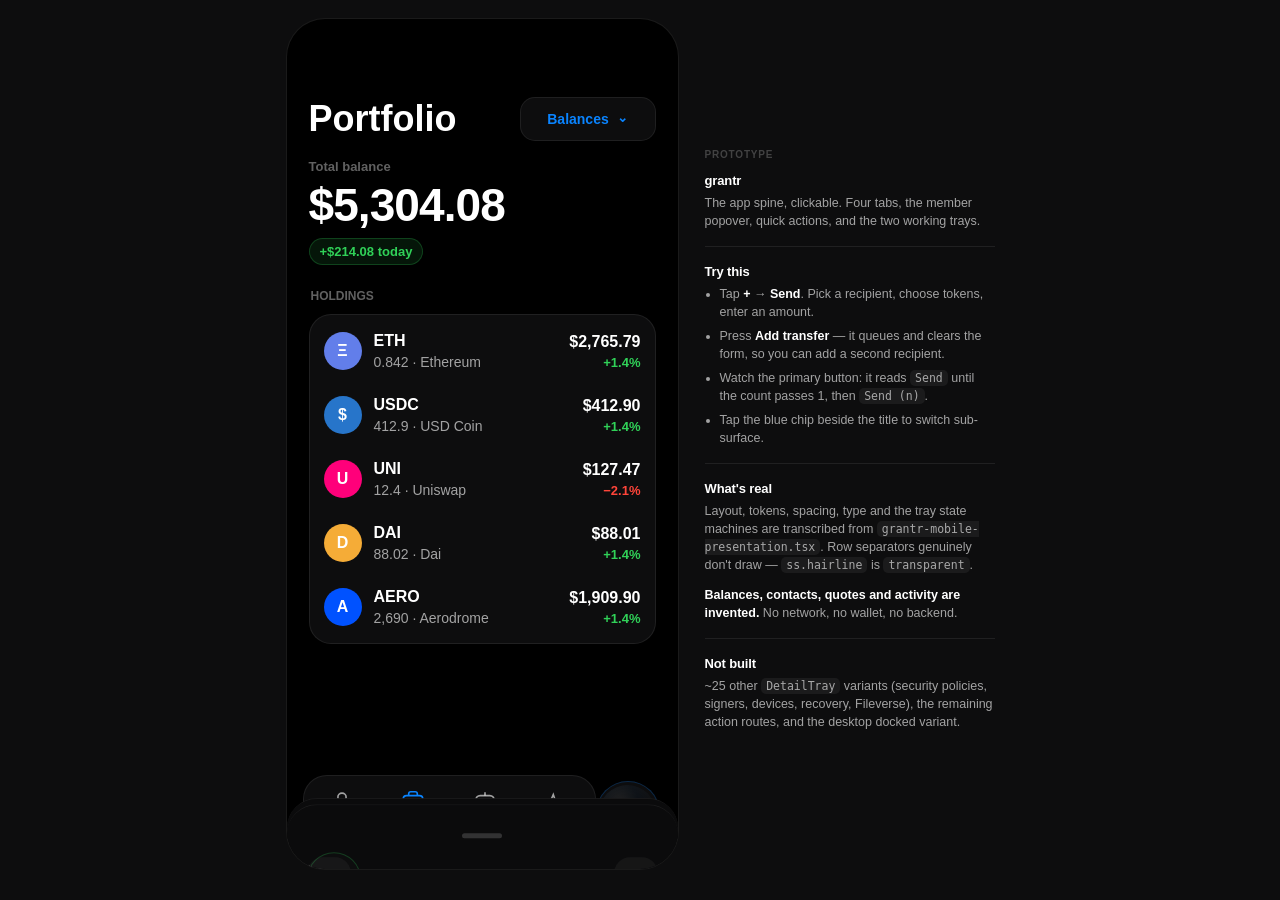
==== grantr-app.html @ 41ead22a "Add grantr app prototype The app spine as a clickable single-file prototype: four tabs, the member p" ====
<!DOCTYPE html>
<html lang="en">
<head>
<meta charset="UTF-8">
<meta name="viewport" content="width=device-width, initial-scale=1.0">
<title>grantr</title>
<style>
/* ===========================================================================
   grantr — app prototype
   Structure and style values transcribed from
   packages/product/src/mobile-presentation/grantr-mobile-presentation.tsx
   and packages/ui/src/theme/tokens.ts (dark palette — the only shipping mode).
   Self-contained: no remote fonts, scripts, or images.
   =========================================================================== */
:root{
  --bg:#000000; --bgElevated:#0d0d0e; --band:#0b0b0c;
  --text1:#ffffff; --text2:rgba(255,255,255,.62); --text3:rgba(255,255,255,.38); --text4:rgba(255,255,255,.22);
  --green:#30d158; --red:#ff453a; --amber:#ff9f0a; --blue:#0a84ff;
  --border:rgba(255,255,255,.08); --frostBorder:rgba(255,255,255,.06);
  --chromeBorder:rgba(255,255,255,.075);
  --fill:rgba(255,255,255,.045); --hairline:transparent;
  --font:"Public Sans",-apple-system,BlinkMacSystemFont,"Segoe UI",Helvetica,Arial,sans-serif;
}
*{margin:0;padding:0;box-sizing:border-box}
html,body{height:100%}
body{background:#0d0d0e;color:var(--text1);font-family:var(--font);-webkit-font-smoothing:antialiased;
     display:flex;align-items:center;justify-content:center;padding:18px;overflow:hidden}

/* s.stage / s.screen */
.stage{display:flex;align-items:center;justify-content:center;gap:26px}
.screen{position:relative;width:393px;height:852px;border-radius:39px;overflow:hidden;background:var(--bg);
        border:1px solid rgba(255,255,255,.10);flex-shrink:0}

/* ---- scrolling content, s.content ---- */
.scroller{position:absolute;inset:0;overflow-y:auto;overflow-x:hidden;-webkit-overflow-scrolling:touch}
.scroller::-webkit-scrollbar{width:0}
.content{padding-top:78px;padding-bottom:190px;width:100%}

/* ---- s.header / s.h1 / FamilyChip ---- */
.header{width:100%;padding:0 22px 18px;display:flex;align-items:center;justify-content:space-between}
.h1{font-size:36px;line-height:38px;font-weight:800;letter-spacing:0}
.h1.account{font-size:30px;line-height:32px}
.chip{width:136px;height:44px;border-radius:15px;padding:0 13px;display:flex;align-items:center;justify-content:center;
      gap:8px;border:1px solid var(--chromeBorder);background:var(--bgElevated);cursor:pointer;flex-shrink:0}
.chipText{color:var(--blue);font-size:14px;line-height:18px;font-weight:720}
.chipChev{color:var(--blue);font-size:13px;line-height:13px;font-weight:900;margin-top:-3px;transition:transform .16s}
.chip.open .chipChev{transform:rotate(180deg)}

/* ---- FamilyPopover ---- */
.scrim{position:absolute;inset:0;z-index:4;background:rgba(0,0,0,.35);display:none}
.scrim.on{display:block}
.popover{position:absolute;z-index:5;right:22px;top:119px;width:206px;border-radius:18px;padding:8px;overflow:hidden;
         background:rgba(18,18,20,.96);border:1px solid var(--frostBorder);
         box-shadow:0 16px 40px rgba(0,0,0,.6), inset 0 1px 0 rgba(255,255,255,.10);display:none}
.popover.on{display:block}
.popTitle{color:var(--blue);font-size:10px;line-height:13px;font-weight:800;padding:8px 12px 9px}
.popRow{min-height:54px;border-radius:13px;padding:0 12px;display:flex;align-items:center;justify-content:space-between;
        cursor:pointer;background:transparent;border:0;width:100%;text-align:left}
.popRow.on{background:rgba(255,255,255,.07)}
.popRow span{color:var(--text1);font-size:15px;font-weight:640}
.popRow.dis span{color:var(--text4)}
.popRow.dis{cursor:default}
.popRow .tick{color:var(--blue);font-size:15px;font-weight:800}

/* ---- sections & rows ---- */
.sec{padding:0 22px;margin-bottom:22px}
.secTitle{color:var(--text3);font-size:12px;line-height:15px;font-weight:600;text-transform:uppercase;margin-bottom:10px;padding-left:2px}
.card{border-radius:22px;border:1px solid var(--border);background:var(--bgElevated);overflow:hidden}
.cardPad{padding:4px 14px}
.lrow{min-height:64px;display:flex;align-items:center;gap:12px;padding:11px 0;cursor:pointer;
      background:transparent;border:0;width:100%;text-align:left}
.lmain{flex:1;min-width:0}
.lname{color:var(--text1);font-size:16px;line-height:20px;font-weight:700;display:block}
.lsub{color:var(--text2);font-size:14px;line-height:18px;font-weight:500;display:block;margin-top:2px}
.lval{text-align:right;flex-shrink:0}
.lvalNum{color:var(--text1);font-size:16px;line-height:20px;font-weight:700;display:block}
.lvalSub{color:var(--text3);font-size:13px;line-height:17px;font-weight:560;display:block;margin-top:2px}
.lvalSub.up{color:var(--green)} .lvalSub.down{color:var(--red)}
.mark{border-radius:50%;flex-shrink:0;display:flex;align-items:center;justify-content:center;font-weight:800;color:#fff}
.sq{border-radius:12px}
.chev{color:var(--text4);font-size:22px;font-weight:400;flex-shrink:0}

/* hero total */
.hero{padding:0 22px 24px}
.heroLabel{color:var(--text3);font-size:13px;font-weight:600;margin-bottom:6px}
.heroNum{font-size:46px;line-height:50px;font-weight:800;letter-spacing:-.02em}
.heroDelta{margin-top:8px;display:inline-flex;align-items:center;gap:6px;padding:5px 10px;border-radius:999px;
           background:rgba(48,209,88,.10);border:1px solid rgba(48,209,88,.24)}
.heroDelta span{color:var(--green);font-size:13px;font-weight:700}

/* policy tiles (Account/Security) */
.tiles{display:grid;grid-template-columns:1fr 1fr;gap:10px}
.tile{border-radius:20px;border:1px solid var(--border);background:var(--bgElevated);padding:14px;min-height:104px;
      display:flex;flex-direction:column;justify-content:space-between;cursor:pointer;text-align:left}
.tileIcon{width:34px;height:34px;border-radius:999px;background:var(--fill);display:flex;align-items:center;justify-content:center}
.tileName{color:var(--text1);font-size:15px;line-height:19px;font-weight:740;margin-top:10px}
.tileSub{color:var(--text3);font-size:13px;line-height:16px;font-weight:560;margin-top:3px}
.tileSub.ok{color:var(--green)} .tileSub.warn{color:var(--amber)}

/* agent chat */
.bubble{max-width:78%;border-radius:18px;padding:12px 14px;font-size:15px;line-height:21px;font-weight:520}
.bubble.them{background:var(--bgElevated);border:1px solid var(--border);color:var(--text1);align-self:flex-start}
.bubble.you{background:rgba(10,132,255,.16);border:1px solid rgba(10,132,255,.26);color:var(--text1);align-self:flex-end}
.chatWrap{display:flex;flex-direction:column;gap:10px}
.composer{margin-top:16px;min-height:52px;border-radius:18px;border:1px solid var(--border);background:var(--bgElevated);
          display:flex;align-items:center;gap:10px;padding:0 14px}
.composer input{flex:1;border:0;background:transparent;color:var(--text1);font-family:var(--font);font-size:15px;
                font-weight:560;outline:none;height:52px}
.composer input::placeholder{color:var(--text3)}

/* ============ TAB BAR + FAB (TabsFab) ============ */
.tabBar{position:absolute;z-index:6;left:16px;right:82px;bottom:24px;height:70px;border-radius:24px;
        padding:6px 7px 9px;overflow:hidden;display:flex;gap:8px;
        border:1px solid var(--chromeBorder);background:var(--bgElevated)}
.tabBtn{z-index:1;flex:1;border-radius:13px;display:flex;flex-direction:column;align-items:center;justify-content:center;
        gap:3px;min-width:0;border:0;background:transparent;cursor:pointer;user-select:none}
.tabIconBox{height:30px;display:flex;align-items:center;justify-content:center}
.tabLabel{color:var(--text2);font-size:10px;line-height:12px;font-weight:760;text-align:center;white-space:nowrap}
.tabBtn.on .tabLabel{color:var(--blue)}
.fab{position:absolute;z-index:6;right:18px;bottom:24px;width:64px;height:64px;border-radius:999px;overflow:hidden;
     display:flex;align-items:center;justify-content:center;cursor:pointer;
     border:1px solid color-mix(in oklch, var(--blue) 24%, transparent);background:var(--bgElevated)}
.fabCore{position:absolute;inset:2.5px;border-radius:999px;
         background:radial-gradient(circle at 36% 28%, rgba(255,255,255,.08), rgba(10,132,255,.035) 34%, rgba(5,5,6,0) 68%);
         box-shadow:inset 0 0 18px rgba(255,255,255,.035);pointer-events:none}
.fab svg{position:relative;transition:transform .2s}
.fab.open svg{transform:rotate(45deg)}

/* ============ TRAYS ============ */
.backdrop{position:absolute;inset:0;z-index:20;background:rgba(0,0,0,.86);backdrop-filter:blur(2px);display:none}
.backdrop.on{display:block}
.tray{position:absolute;left:0;right:0;z-index:21;display:flex;flex-direction:column;overflow:hidden;
      border-top:1px solid var(--frostBorder);background:var(--bgElevated);
      border-radius:30px;transform:translateY(110%);transition:transform .26s cubic-bezier(.32,.72,0,1)}
.tray.on{transform:translateY(0)}
/* s.swapTray — pinned top:0 bottom:0 */
.tray.swap{top:0;bottom:0}
/* s.detailTray — floats above the dock */
.tray.detail{bottom:90px;max-height:calc(100% - 54px - 90px)}
.tray.qa{bottom:90px;max-height:calc(100% - 120px)}

.band{background:var(--band);padding:28px 20px 18px;flex-shrink:0;border-bottom:1px solid rgba(255,255,255,.055)}
.handle{width:40px;height:5px;border-radius:3px;background:rgba(255,255,255,.16);margin:0 auto 14px}
.bandHead{position:relative;min-height:116px;display:flex;flex-direction:column;align-items:flex-start;gap:12px}
.bandHead.compact{min-height:64px}
.leadIcon{width:54px;height:54px;border-radius:999px;background:var(--bgElevated);flex-shrink:0;
          border:1px solid color-mix(in oklch, var(--green) 24%, transparent);
          display:flex;align-items:center;justify-content:center}
.close{position:absolute;right:0;top:5px;z-index:2;width:44px;height:44px;border-radius:16px;background:var(--fill);
       display:flex;align-items:center;justify-content:center;border:0;cursor:pointer}
.close span{color:var(--text1);font-size:22px;line-height:24px;font-weight:300}
.back{position:absolute;left:0;top:5px;z-index:2;width:44px;height:44px;border-radius:16px;background:var(--fill);
      display:flex;align-items:center;justify-content:center;border:0;cursor:pointer}
.back span{color:var(--blue);font-size:30px;line-height:28px;font-weight:300;margin-top:-2px}
.trayTitle{font-size:28px;line-height:31px;font-weight:800}
.traySub{color:var(--text2);font-size:15px;line-height:20px;font-weight:620;margin-top:8px}
.bandCopy{width:100%;padding-right:56px}
.bandCopy.withBack{padding-left:52px}

.trayBody{flex:1;overflow-y:auto;padding:20px 20px 40px;display:flex;flex-direction:column;gap:14px}
.trayBody::-webkit-scrollbar{width:0}
.trayBody.swapBody{gap:8;padding-bottom:48px}
.sendRoot{display:flex;flex-direction:column;gap:12px;padding-bottom:20px}

.slab{border-radius:22px;border:1px solid var(--border);background:var(--bgElevated);overflow:hidden}
.slabTitle{color:rgba(10,132,255,.72);font-size:12px;line-height:15px;font-weight:500;text-transform:uppercase;padding:15px 16px 3px}
.slabBody{padding:7px 16px 14px;display:flex;flex-direction:column;gap:14px}

.fieldLabelS{color:var(--text3);font-size:12px;line-height:15px;font-weight:500;padding:0 2px 7px}
.fieldLabel{color:var(--text2);font-size:14px;line-height:17px;font-weight:500;margin-bottom:6px}

.signerRow{min-height:52px;padding:10px 0;display:flex;align-items:center;gap:10px;background:transparent;border:0;
           width:100%;text-align:left}
.signerRow.tap{cursor:pointer}
.signerMain{flex:1;min-width:0}
.sugName{color:var(--text1);font-size:17px;line-height:21px;font-weight:600;display:block}
.signerTag{color:var(--text2);font-size:14px;line-height:17px;font-weight:500;margin-top:4px;display:block}
.signerAddr{color:var(--text2);font-size:15px;line-height:18px;font-weight:500;display:block}
.chevR{color:var(--blue);font-size:28px;line-height:28px;font-weight:500}
.rmBtn{min-height:32px;border-radius:999px;border:0;background:rgba(255,255,255,.045);padding:7px 12px;flex-shrink:0;cursor:pointer}
.rmBtn span{color:var(--text2);font-size:12px;line-height:15px;font-weight:760}
.maxBtn{min-height:32px;border-radius:999px;border:1px solid rgba(48,209,88,.28);background:rgba(48,209,88,.10);
        padding:7px 12px;flex-shrink:0;cursor:pointer}
.maxBtn span{color:var(--green);font-size:12px;line-height:15px;font-weight:760}

.trayInput{height:44px;width:100%;border:0;padding:0;background:transparent;color:var(--text1);font-family:var(--font);
           font-size:17px;line-height:21px;font-weight:600;caret-color:var(--green);outline:none;margin-bottom:8px}
.trayInput::placeholder{color:var(--text3)}
.sugList{display:flex;flex-direction:column;gap:6px;margin-bottom:8px}

.selBtn{width:100%;min-height:54px;background:transparent;border:0;padding:9px 11px;margin-bottom:8px;
        display:flex;align-items:center;gap:10px;cursor:pointer;text-align:left}
.selMark{width:30px;height:30px;border-radius:15px;background:var(--fill);flex-shrink:0;display:flex;align-items:center;justify-content:center}
.selCopy{flex:1;min-width:0}
.selTitle{color:var(--text1);font-size:15px;line-height:20px;font-weight:760;display:block}
.selSub{color:var(--text3);font-size:14px;line-height:18px;font-weight:560;margin-top:2px;display:block}
.selChev{color:var(--blue);font-size:16px;line-height:18px;font-weight:800;margin-top:-4px;flex-shrink:0;transition:transform .16s}
.selBtn.open .selChev{transform:rotate(180deg)}

.tokenMenu{width:100%;margin:2px 0 8px;padding:2px 0}
.searchBox{min-height:42px;display:flex;align-items:center;gap:9px;padding:0 11px;margin:2px 0 10px}
.searchInput{flex:1;min-height:42px;border:0;background:transparent;color:var(--text1);font-family:var(--font);
             font-size:15px;line-height:19px;font-weight:600;outline:none}
.searchInput::placeholder{color:var(--text3)}
.manyRow{width:100%;min-height:54px;padding:9px 11px;display:flex;align-items:center;gap:10px;border:0;background:transparent;
         cursor:pointer;text-align:left}
.manyRow.on{background:rgba(48,209,88,.055)}
.holdMid{flex:1;min-width:0;padding-right:8px}
.tokName{color:var(--text1);font-size:15px;line-height:20px;font-weight:760;display:block}
.tokMeta{color:var(--text2);font-size:14px;line-height:18px;font-weight:560;display:block}
.check{width:22px;height:22px;border-radius:7px;border:1px solid var(--hairline);flex-shrink:0;display:flex;align-items:center;justify-content:center}
.check.on{border-color:rgba(48,209,88,.30);background:rgba(48,209,88,.12)}
.check.on::after{content:"✓";color:var(--green);font-size:13px;line-height:15px;font-weight:900}
.noRes{color:var(--text3);font-size:14px;font-weight:560;padding:10px 11px}

.modeRow{width:100%;min-height:42px;border-radius:14px;padding:3px;display:flex;align-items:center;gap:3px;
         border:1px solid var(--hairline);background:rgba(255,255,255,.040);margin-bottom:8px}
.modeBtn{flex:1;min-width:0;min-height:34px;border-radius:11px;display:flex;align-items:center;justify-content:center;
         gap:6px;padding:0 10px;border:0;background:transparent;cursor:pointer}
.modeBtn.on{background:var(--blue)}
.modeBtn span{color:var(--text2);font-size:12px;line-height:15px;font-weight:600;white-space:nowrap}
.modeBtn.on span{color:var(--bg);font-weight:700}

.amtList{display:flex;flex-direction:column;gap:7px;margin-bottom:8px}
.amtRow{min-height:54px;padding:9px 11px;display:flex;align-items:center;gap:10px}
.amtInput{width:88px;height:38px;flex-shrink:0;border:0;background:transparent;color:var(--text1);font-family:var(--font);
          font-size:15px;line-height:20px;font-weight:700;text-align:right;padding:0 10px;caret-color:var(--green);outline:none}
.amtInput::placeholder{color:var(--text3)}
.amtStack{width:98px;flex-shrink:0;display:flex;flex-direction:column;gap:2px}
.amtStack .amtInput{width:100%;height:30px;padding:0 4px}
.amtUsd{color:var(--text3);font-size:10px;line-height:12px;font-weight:640;text-align:right}

.arrowWrap{display:flex;align-items:center;justify-content:center;margin:10px 0}
.arrow{width:34px;height:34px;border-radius:17px;background:var(--fill);display:flex;align-items:center;justify-content:center}
.arrow span{color:var(--text1);font-size:20px;line-height:22px;font-weight:700}

.tokenField{min-height:68px;padding:8px 0;display:flex;align-items:center;gap:12px;margin-bottom:4px}
.picker{border-radius:999px;background:var(--fill);padding:8px 12px 8px 8px;display:flex;align-items:center;gap:8px;
        overflow:hidden;border:0;cursor:pointer}
.pickerText{color:var(--text1);font-size:15px;line-height:20px;font-weight:760;white-space:nowrap}
.pickerText.ph{color:var(--text3)}
.pickerChev{color:var(--blue);font-size:12px;line-height:12px;margin-top:-3px}
.amountSide{flex:1;display:flex;flex-direction:column;align-items:flex-end}
.tokenAmount{color:var(--text1);font-size:28px;line-height:32px;font-weight:760}
.tokenUsd{color:var(--text3);font-size:14px;line-height:18px;font-weight:560;margin-top:2px}

.hint{color:var(--text2);font-size:13px;line-height:17px;margin-top:-4px}
.hint.red{color:var(--red)}
.warnText{color:var(--amber);font-size:15px;line-height:19px;font-weight:600;margin:8px 0 4px}
.hintText{color:var(--text3);font-size:15px;line-height:19px;font-weight:400;margin:8px 0 4px}

.adv{margin:2px 0 6px}
.advToggle{min-height:42px;display:flex;align-items:center;justify-content:space-between;gap:12px;background:none;
           border:0;width:100%;cursor:pointer;padding:0}
.advText{color:var(--blue);font-size:13px;line-height:16px;font-weight:680}
.advChev{color:var(--blue);font-size:15px;line-height:17px;font-weight:640;transition:transform .16s}
.adv[open] .advChev{transform:rotate(180deg)}
summary{list-style:none}summary::-webkit-details-marker{display:none}summary::marker{content:""}
.advContent{padding-bottom:4px}
.slipRow{margin-top:14px;display:flex;align-items:center;justify-content:space-between;gap:12px}
.slipPill{width:180px;height:35px;display:flex;gap:2px}
.slipOpt{flex:1;border-radius:8px;background:transparent;border:0;cursor:pointer;color:var(--text2);
         font-family:var(--font);font-size:14px;font-weight:680}
.slipOpt.on{color:var(--green)}

.rows{margin:2px 0 8px}
.drow{min-height:46px;display:flex;align-items:center;justify-content:space-between;gap:14px}
.rowLabel{color:var(--text2);font-size:15px;line-height:19px;font-weight:500}
.rowValue{color:var(--text1);font-size:15px;line-height:19px;font-weight:600;text-align:right}
.rowValue.green{color:var(--green)} .rowValue.amber{color:var(--amber)}

.actions{display:flex;align-items:center;gap:10px;margin-top:4px;padding:2px 0 12px}
.btn{flex:1;min-width:0;height:54px;border-radius:17px;display:flex;align-items:center;justify-content:center;
     overflow:hidden;padding:0 12px;cursor:pointer;position:relative}
.btn span{font-size:15px;line-height:19px;text-align:center}
.btn.secondary{border:1px solid var(--frostBorder);background:var(--bgElevated)}
.btn.secondary span{color:var(--text1);font-weight:820}
.btn.primary{border:0;background:var(--green)}
.btn.primary span{color:var(--bg);font-weight:880}
.btn.wide{height:58px;margin-top:6px}
.btn.wide span{font-size:18px;line-height:23px}
.btn[disabled]{cursor:default;pointer-events:none}
.btn.primary[disabled]{border:1px solid var(--frostBorder);background:rgba(255,255,255,.055)}
.btn.primary[disabled] span{color:var(--text2)}
.btn.secondary[disabled]{background:rgba(255,255,255,.055)}
.btn.secondary[disabled] span{color:var(--text2)}

/* quick actions */
.qaGroup{margin-bottom:18px}
.qaTitle{color:var(--text3);font-size:12px;font-weight:700;text-transform:uppercase;margin-bottom:10px;padding-left:2px}
.qaGrid{display:grid;grid-template-columns:repeat(3,1fr);gap:10px}
.qaTile{border-radius:20px;border:1px solid var(--border);background:var(--bgElevated);padding:14px 10px;min-height:96px;
        display:flex;flex-direction:column;align-items:center;justify-content:center;gap:9px;cursor:pointer}
.qaTile span{color:var(--text1);font-size:13px;font-weight:700;text-align:center;line-height:16px}
.qaIcon{width:38px;height:38px;border-radius:999px;background:var(--fill);display:flex;align-items:center;justify-content:center}

/* toast */
.toast{position:absolute;left:20px;right:20px;bottom:104px;z-index:30;min-height:46px;border-radius:16px;
       background:rgba(20,22,21,.97);border:1px solid rgba(48,209,88,.26);display:flex;align-items:center;
       justify-content:center;padding:0 16px;opacity:0;transform:translateY(8px);transition:opacity .2s,transform .2s;
       pointer-events:none}
.toast.on{opacity:1;transform:translateY(0)}
.toast span{color:var(--text1);font-size:14px;font-weight:700;text-align:center}

/* ---- side panel (not part of the app) ---- */
.side{width:290px;flex-shrink:0;color:var(--text2);font-size:12.5px;line-height:18px}
.side h2{color:var(--text1);font-size:13px;font-weight:800;margin-bottom:4px;letter-spacing:-.01em}
.side .kicker{color:var(--text4);font-size:10px;font-weight:700;text-transform:uppercase;letter-spacing:.08em;margin-bottom:8px}
.side p{margin-bottom:12px}
.side code{font-size:11.5px;background:rgba(255,255,255,.06);padding:1px 5px;border-radius:5px;color:var(--text2)}
.side ul{margin:0 0 12px 15px}
.side li{margin-bottom:6px}
.side .hr{height:1px;background:rgba(255,255,255,.08);margin:16px 0}
.side b{color:var(--text1);font-weight:700}
@media (max-width:1100px){.side{display:none}}
@media (max-height:900px){body{align-items:flex-start;overflow-y:auto}}
</style>
</head>
<body>
<div class="stage">

  <div class="screen" id="screen">
    <div class="scroller" id="scroller">
      <div class="content">
        <div class="header">
          <div class="h1" id="h1">Portfolio</div>
          <button class="chip" id="chip" onclick="togglePop()">
            <span class="chipText" id="chipText">Balances</span>
            <span class="chipChev">⌄</span>
          </button>
        </div>
        <div id="body"></div>
      </div>
    </div>

    <div class="scrim" id="scrim" onclick="closePop()"></div>
    <div class="popover" id="popover"></div>

    <div class="tabBar" id="tabBar"></div>
    <button class="fab" id="fab" onclick="toggleQA()">
      <span class="fabCore"></span>
      <svg width="30" height="30" viewBox="0 0 24 24" fill="none" stroke="#0a84ff" stroke-width="2.6" stroke-linecap="round">
        <path d="M12 5v14M5 12h14"/>
      </svg>
    </button>

    <div class="backdrop" id="backdrop" onclick="closeTrays()"></div>

    <!-- quick actions -->
    <div class="tray qa" id="qaTray">
      <div class="band">
        <div class="handle"></div>
        <div class="bandHead compact">
          <button class="close" onclick="closeTrays()"><span>×</span></button>
          <div class="bandCopy"><div class="trayTitle">Quick actions</div></div>
        </div>
      </div>
      <div class="trayBody" id="qaBody"></div>
    </div>

    <!-- swap -->
    <div class="tray swap" id="swapTray">
      <div class="band">
        <div class="handle"></div>
        <div class="bandHead">
          <button class="back" id="swapBack" onclick="backToQA('swap')"><span>‹</span></button>
          <button class="close" onclick="closeTrays()"><span>×</span></button>
          <div class="bandCopy" id="swapCopy"><div class="trayTitle">Swap</div><div class="traySub">Swap, batch swap</div></div>
        </div>
      </div>
      <div class="trayBody swapBody" id="swapBody"></div>
    </div>

    <!-- send -->
    <div class="tray detail" id="sendTray">
      <div class="band">
        <div class="handle"></div>
        <div class="bandHead">
          <button class="back" id="sendBack" onclick="backToQA('send')"><span>‹</span></button>
          <button class="close" onclick="closeTrays()"><span>×</span></button>
          <div class="leadIcon">
            <svg width="22" height="22" viewBox="0 0 24 24" fill="none" stroke="#30d158" stroke-width="1.2">
              <path d="M21 3 10.5 13.5M21 3l-6.6 18-3.9-7.5L3 9.6 21 3Z" stroke-linejoin="round"/>
            </svg>
          </div>
          <div class="bandCopy" id="sendCopy"><div class="trayTitle">Send</div><div class="traySub">Transfer, batch transfer</div></div>
        </div>
      </div>
      <div class="trayBody" id="sendBody"></div>
    </div>

    <div class="toast" id="toast"><span></span></div>
  </div>

  <aside class="side">
    <div class="kicker">prototype</div>
    <h2>grantr</h2>
    <p>The app spine, clickable. Four tabs, the member popover, quick actions, and the two working trays.</p>
    <div class="hr"></div>
    <h2>Try this</h2>
    <ul>
      <li>Tap <b>+</b> → <b>Send</b>. Pick a recipient, choose tokens, enter an amount.</li>
      <li>Press <b>Add transfer</b> — it queues and clears the form, so you can add a second recipient.</li>
      <li>Watch the primary button: it reads <code>Send</code> until the count passes 1, then <code>Send (n)</code>.</li>
      <li>Tap the blue chip beside the title to switch sub-surface.</li>
    </ul>
    <div class="hr"></div>
    <h2>What's real</h2>
    <p>Layout, tokens, spacing, type and the tray state machines are transcribed from
    <code>grantr-mobile-presentation.tsx</code>. Row separators genuinely don't draw —
    <code>ss.hairline</code> is <code>transparent</code>.</p>
    <p><b>Balances, contacts, quotes and activity are invented.</b> No network, no wallet, no backend.</p>
    <div class="hr"></div>
    <h2>Not built</h2>
    <p>~25 other <code>DetailTray</code> variants (security policies, signers, devices, recovery, Fileverse),
    the remaining action routes, and the desktop docked variant.</p>
  </aside>
</div>

<script>
/* =========================================================================
   Model — invented data, real shapes.
   ========================================================================= */
const TOKENS = [
  {sym:"ETH",  name:"Ethereum",  bal:0.8421, price:3284.40, color:"#627eea", glyph:"Ξ"},
  {sym:"USDC", name:"USD Coin",  bal:412.90, price:1.00,    color:"#2775ca", glyph:"$"},
  {sym:"UNI",  name:"Uniswap",   bal:12.40,  price:10.28,   color:"#ff007a", glyph:"U"},
  {sym:"DAI",  name:"Dai",       bal:88.02,  price:0.9999,  color:"#f5ac37", glyph:"D"},
  {sym:"AERO", name:"Aerodrome", bal:2690.0, price:0.71,    color:"#0052ff", glyph:"A"}
];
const CONTACTS = [
  {name:"Mara",           addr:"0x8f2a…41c9"},
  {name:"Ops multisig",   addr:"0x1d70…9ab3"},
  {name:"jesse.base.eth", addr:"0x2c4e…7f10"},
  {name:"Dev fund",       addr:"0x91bb…0e42"}
];
const usd = n => "$" + n.toLocaleString("en-US",{minimumFractionDigits:2, maximumFractionDigits:2});
const tok = s => TOKENS.find(t => t.sym === s);
const total = TOKENS.reduce((s,t) => s + t.bal*t.price, 0);

/* families / screenTitles — verbatim from source */
const TABS = [{id:"account",label:"Account"},{id:"portfolio",label:"Portfolio"},{id:"agents",label:"Agent"},{id:"activity",label:"Activity"}];
const FAMILIES = {
  account:["Security","Contacts","Settings"],
  portfolio:["Balances","Positions","Loans","Explore","Watchlist"],
  agents:["Chat","Docs"],
  activity:["All","Transactions","Events"]
};
const DEFAULT_MEMBER = {account:"Security",portfolio:"Balances",agents:"Chat",activity:"All"};
const TITLES = {account:"Account",portfolio:"Portfolio",agents:"Agent",activity:"Activity"};
/* familyMemberLabel() — Contacts displays as "Addresses" */
const memberLabel = m => m === "Contacts" ? "Addresses" : m;
/* LOANS_DISABLED — visible but disabled until the lending route is live */
const disabledMember = (tab,m) => tab === "portfolio" && m === "Loans";

let tab = "portfolio";
let member = Object.assign({}, DEFAULT_MEMBER);
let popOpen = false;

/* ---------- icons ---------- */
const I = {
  account:c=>`<svg width="26" height="26" viewBox="0 0 24 24" fill="none" stroke="${c}" stroke-width="1.5"><circle cx="12" cy="8.5" r="3.8"/><path d="M4.6 20c.7-3.7 3.7-5.8 7.4-5.8s6.7 2.1 7.4 5.8"/></svg>`,
  portfolio:c=>`<svg width="26" height="26" viewBox="0 0 24 24" fill="none" stroke="${c}" stroke-width="1.5"><rect x="3" y="7" width="18" height="13" rx="3"/><path d="M8 7V5.5A2 2 0 0 1 10 3.5h4a2 2 0 0 1 2 2V7"/></svg>`,
  agents:c=>`<svg width="26" height="26" viewBox="0 0 24 24" fill="none" stroke="${c}" stroke-width="1.5"><rect x="3.5" y="7" width="17" height="12" rx="4"/><circle cx="9" cy="13" r="1.4" fill="${c}" stroke="none"/><circle cx="15" cy="13" r="1.4" fill="${c}" stroke="none"/><path d="M12 7V4"/></svg>`,
  activity:c=>`<svg width="26" height="26" viewBox="0 0 24 24" fill="none" stroke="${c}" stroke-width="1.5" stroke-linecap="round"><path d="M3 12h4l2.5-6 4 12 2.5-6H21"/></svg>`,
  coins:(c,s)=>`<svg width="${s||18}" height="${s||18}" viewBox="0 0 24 24" fill="none" stroke="${c}" stroke-width="1.2"><ellipse cx="12" cy="7" rx="7.5" ry="3.2"/><path d="M4.5 7v5c0 1.8 3.4 3.2 7.5 3.2s7.5-1.4 7.5-3.2V7"/><path d="M4.5 12v5c0 1.8 3.4 3.2 7.5 3.2s7.5-1.4 7.5-3.2v-5"/></svg>`,
  search:c=>`<svg width="16" height="16" viewBox="0 0 24 24" fill="none" stroke="${c}" stroke-width="2.2"><circle cx="10.5" cy="10.5" r="6.5"/><path d="m20 20-4.8-4.8"/></svg>`,
  send:c=>`<svg width="20" height="20" viewBox="0 0 24 24" fill="none" stroke="${c}" stroke-width="1.4"><path d="M21 3 10.5 13.5M21 3l-6.6 18-3.9-7.5L3 9.6 21 3Z" stroke-linejoin="round"/></svg>`,
  swap:c=>`<svg width="20" height="20" viewBox="0 0 24 24" fill="none" stroke="${c}" stroke-width="1.6" stroke-linecap="round"><path d="M4 8h13l-3.5-3.5M20 16H7l3.5 3.5"/></svg>`,
  shield:c=>`<svg width="18" height="18" viewBox="0 0 24 24" fill="none" stroke="${c}" stroke-width="1.5"><path d="M12 3.2 5 6v6c0 4.2 2.9 7.6 7 8.8 4.1-1.2 7-4.6 7-8.8V6l-7-2.8Z"/></svg>`,
  clock:c=>`<svg width="18" height="18" viewBox="0 0 24 24" fill="none" stroke="${c}" stroke-width="1.5"><circle cx="12" cy="12" r="8.5"/><path d="M12 7.5V12l3 1.8"/></svg>`,
  key:c=>`<svg width="18" height="18" viewBox="0 0 24 24" fill="none" stroke="${c}" stroke-width="1.5"><circle cx="8" cy="12" r="4"/><path d="M12 12h9M18 12v3.2M15.2 12v2.4"/></svg>`,
  link:c=>`<svg width="18" height="18" viewBox="0 0 24 24" fill="none" stroke="${c}" stroke-width="1.5"><path d="M10 14a4 4 0 0 0 5.7 0l2.6-2.6a4 4 0 1 0-5.7-5.7L11.5 7"/><path d="M14 10a4 4 0 0 0-5.7 0L5.7 12.6a4 4 0 1 0 5.7 5.7L12.5 17"/></svg>`,
  people:c=>`<svg width="18" height="18" viewBox="0 0 24 24" fill="none" stroke="${c}" stroke-width="1.5"><circle cx="9" cy="9" r="3.2"/><path d="M3.6 19c.6-3 2.8-4.6 5.4-4.6S13.8 16 14.4 19"/><path d="M16 6.2a3 3 0 0 1 0 5.8M17.6 19c-.2-1.4-.7-2.6-1.5-3.5"/></svg>`,
  compass:c=>`<svg width="20" height="20" viewBox="0 0 24 24" fill="none" stroke="${c}" stroke-width="1.5"><circle cx="12" cy="12" r="8.5"/><path d="m15 9-1.8 4.2L9 15l1.8-4.2L15 9Z"/></svg>`,
  scales:c=>`<svg width="20" height="20" viewBox="0 0 24 24" fill="none" stroke="${c}" stroke-width="1.5"><path d="M12 4v16M6 8h12M6 8l-2.6 5.6a3 3 0 0 0 5.2 0L6 8Zm12 0-2.6 5.6a3 3 0 0 0 5.2 0L18 8Z"/></svg>`,
  star:c=>`<svg width="20" height="20" viewBox="0 0 24 24" fill="none" stroke="${c}" stroke-width="1.5" stroke-linejoin="round"><path d="m12 4 2.5 5.2 5.5.8-4 3.9 1 5.6-5-2.7-5 2.7 1-5.6-4-3.9 5.5-.8L12 4Z"/></svg>`,
  doc:c=>`<svg width="20" height="20" viewBox="0 0 24 24" fill="none" stroke="${c}" stroke-width="1.5"><path d="M6.5 3.5h7l4.5 4.5v12h-11.5z"/><path d="M13.5 3.5V8H18"/></svg>`,
  bolt:c=>`<svg width="20" height="20" viewBox="0 0 24 24" fill="none" stroke="${c}" stroke-width="1.5" stroke-linejoin="round"><path d="M13 3 5.5 13.5H11l-.5 7.5L18 10.5h-5.5L13 3Z"/></svg>`,
  check:c=>`<svg width="18" height="18" viewBox="0 0 24 24" fill="none" stroke="${c}" stroke-width="2.4" stroke-linecap="round"><path d="m5 12.5 4.5 4.5L19 7"/></svg>`
};
const markEl = (t,size) => `<span class="mark" style="width:${size}px;height:${size}px;background:${t.color};font-size:${Math.round(size*0.42)}px">${t.glyph}</span>`;

/* =========================================================================
   Tab bar + header + popover
   ========================================================================= */
function renderTabs(){
  document.getElementById("tabBar").innerHTML = TABS.map(x => `
    <button class="tabBtn ${x.id===tab?"on":""}" onclick="go('${x.id}')">
      <span class="tabIconBox">${I[x.id](x.id===tab?"#0a84ff":"rgba(255,255,255,.62)")}</span>
      <span class="tabLabel">${x.label}</span>
    </button>`).join("");
}
function renderHeader(){
  const h1 = document.getElementById("h1");
  h1.textContent = TITLES[tab];
  h1.className = "h1" + (tab === "account" ? " account" : "");
  document.getElementById("chipText").textContent = memberLabel(member[tab]);
  document.getElementById("chip").style.visibility = FAMILIES[tab].length > 1 ? "visible" : "hidden";
}
function togglePop(){ popOpen = !popOpen; renderPop(); }
function closePop(){ popOpen = false; renderPop(); }
function renderPop(){
  const pop = document.getElementById("popover"), scrim = document.getElementById("scrim");
  document.getElementById("chip").classList.toggle("open", popOpen);
  pop.classList.toggle("on", popOpen); scrim.classList.toggle("on", popOpen);
  if(!popOpen) return;
  pop.innerHTML = `<div class="popTitle">${TITLES[tab]}</div>` + FAMILIES[tab].map(m => {
    const dis = disabledMember(tab,m), on = member[tab] === m;
    return `<button class="popRow ${on?"on":""} ${dis?"dis":""}" ${dis?"":`onclick="pick('${m}')"`}>
      <span>${memberLabel(m)}</span>${on?'<span class="tick">✓</span>':""}</button>`;
  }).join("");
}
function pick(m){ member[tab] = m; popOpen = false; renderPop(); render(); }
function go(t){ tab = t; popOpen = false; renderPop(); render(); document.getElementById("scroller").scrollTop = 0; }

/* =========================================================================
   Tab bodies
   ========================================================================= */
function listCard(rows){ return `<div class="card"><div class="cardPad">${rows}</div></div>`; }

function bodyPortfolio(){
  const m = member.portfolio;
  if(m === "Balances"){
    const rows = TOKENS.map(t => `
      <div class="lrow" onclick="openSend()">
        ${markEl(t,38)}
        <span class="lmain"><span class="lname">${t.sym}</span><span class="lsub">${t.bal.toLocaleString()} · ${t.name}</span></span>
        <span class="lval"><span class="lvalNum">${usd(t.bal*t.price)}</span>
          <span class="lvalSub ${t.sym==="UNI"?"down":"up"}">${t.sym==="UNI"?"−2.1%":"+1.4%"}</span></span>
      </div>`).join("");
    return `<div class="hero">
        <div class="heroLabel">Total balance</div>
        <div class="heroNum">${usd(total)}</div>
        <div class="heroDelta"><span>+$214.08 today</span></div>
      </div>
      <div class="sec"><div class="secTitle">Holdings</div>${listCard(rows)}</div>`;
  }
  if(m === "Positions") return `<div class="sec"><div class="secTitle">Liquidity</div>${listCard(`
      <div class="lrow"><span class="mark sq" style="width:38px;height:38px;background:#ff007a;font-size:14px">U</span>
        <span class="lmain"><span class="lname">ETH / USDC</span><span class="lsub">Uniswap v4 · in range</span></span>
        <span class="lval"><span class="lvalNum">$4,281.02</span><span class="lvalSub up">+$62 fees</span></span></div>
      <div class="lrow"><span class="mark sq" style="width:38px;height:38px;background:#0052ff;font-size:14px">A</span>
        <span class="lmain"><span class="lname">AERO lock</span><span class="lsub">veAERO · ends 2028</span></span>
        <span class="lval"><span class="lvalNum">2,690 AERO</span><span class="lvalSub">5,342 votes</span></span></div>`)}</div>`;
  if(m === "Loans") return `<div class="sec"><div class="secTitle">Loans</div>${listCard(`
      <div class="lrow" style="cursor:default"><span class="lmain"><span class="lname">Not available yet</span>
        <span class="lsub">LOANS_DISABLED — visible but disabled until the lending route is live</span></span></div>`)}</div>`;
  if(m === "Explore") return `<div class="sec"><div class="secTitle">Trending</div>${listCard(
      TOKENS.slice(0,4).map(t => `<div class="lrow">${markEl(t,38)}
        <span class="lmain"><span class="lname">${t.name}</span><span class="lsub">${t.sym} · ${usd(t.price)}</span></span>
        <span class="chev">›</span></div>`).join(""))}</div>`;
  return `<div class="sec"><div class="secTitle">Watchlist</div>${listCard(
      TOKENS.slice(2).map(t => `<div class="lrow">${markEl(t,38)}
        <span class="lmain"><span class="lname">${t.sym}</span><span class="lsub">${t.name}</span></span>
        <span class="lval"><span class="lvalNum">${usd(t.price)}</span></span></div>`).join(""))}</div>`;
}

function bodyAccount(){
  const m = member.account;
  if(m === "Security"){
    const tiles = [
      {icon:I.key("#30d158"), name:"Passkey", sub:"Active", tone:"ok"},
      {icon:I.people("#30d158"), name:"Guardians", sub:"3 of 5", tone:"ok"},
      {icon:I.shield("rgba(255,255,255,.38)"), name:"Spend limit", sub:"Needs 1claw signer", tone:""},
      {icon:I.clock("rgba(255,255,255,.38)"), name:"Timelock", sub:"Needs 1claw signer", tone:""},
      {icon:I.link("#ff9f0a"), name:"Connections", sub:"2 dapps", tone:"warn"},
      {icon:I.check("#30d158"), name:"Devices", sub:"2 active", tone:"ok"}
    ].map(t => `<button class="tile"><span class="tileIcon">${t.icon}</span>
        <span><span class="tileName" style="display:block">${t.name}</span>
        <span class="tileSub ${t.tone}" style="display:block">${t.sub}</span></span></button>`).join("");
    return `<div class="sec"><div class="secTitle">Policies</div><div class="tiles">${tiles}</div></div>`;
  }
  if(m === "Contacts") return `<div class="sec"><div class="secTitle">Addresses</div>${listCard(
      CONTACTS.map(c => `<div class="lrow"><span class="mark" style="width:38px;height:38px;background:#2c2f36;font-size:15px">${c.name[0]}</span>
        <span class="lmain"><span class="lname">${c.name}</span><span class="lsub">${c.addr}</span></span>
        <span class="chev">›</span></div>`).join(""))}</div>`;
  return `<div class="sec"><div class="secTitle">Settings</div>${listCard(`
      <div class="lrow"><span class="lmain"><span class="lname">Network</span><span class="lsub">Base mainnet</span></span><span class="chev">›</span></div>
      <div class="lrow"><span class="lmain"><span class="lname">Language</span><span class="lsub">English</span></span><span class="chev">›</span></div>
      <div class="lrow"><span class="lmain"><span class="lname">Developer tools</span><span class="lsub">Off</span></span><span class="chev">›</span></div>`)}</div>`;
}

function bodyAgents(){
  if(member.agents === "Docs") return `<div class="sec"><div class="secTitle">Docs</div>${listCard(`
      <div class="lrow"><span class="mark sq" style="width:38px;height:38px;background:#1c1f24">${I.doc("#0a84ff")}</span>
        <span class="lmain"><span class="lname">Treasury policy</span><span class="lsub">Fileverse · edited 2d ago</span></span><span class="chev">›</span></div>
      <div class="lrow"><span class="mark sq" style="width:38px;height:38px;background:#1c1f24">${I.doc("#0a84ff")}</span>
        <span class="lmain"><span class="lname">Q3 rebalance plan</span><span class="lsub">Fileverse · edited 6d ago</span></span><span class="chev">›</span></div>`)}</div>`;
  return `<div class="sec">
      <div class="chatWrap">
        <div class="bubble them">Morning. ETH is up 1.4% overnight and your USDC sits idle at $412.90.</div>
        <div class="bubble you">What would a rebalance look like?</div>
        <div class="bubble them">Move 250 USDC into ETH and you'd sit at 78/22. I can prepare it — you approve before anything signs.</div>
      </div>
      <div class="composer">${I.bolt("rgba(255,255,255,.38)")}<input placeholder="Ask the agent"></div>
    </div>`;
}

function bodyActivity(){
  const all = [
    {t:"Swap", s:"0.5 ETH → 184.02 UNI", v:"−$1,642", c:"#ff007a", g:"U"},
    {t:"Sent", s:"Mara · 0.25 ETH", v:"−$821", c:"#627eea", g:"Ξ"},
    {t:"Received", s:"Dev fund · 400 USDC", v:"+$400", c:"#2775ca", g:"$"},
    {t:"Approval revoked", s:"Uniswap router", v:"", c:"#2c2f36", g:"✓"},
    {t:"Guardian added", s:"jesse.base.eth", v:"", c:"#2c2f36", g:"G"}
  ];
  const m = member.activity;
  const items = m === "Transactions" ? all.slice(0,3) : m === "Events" ? all.slice(3) : all;
  return `<div class="sec"><div class="secTitle">${m === "All" ? "Recent" : m}</div>${listCard(
    items.map(i => `<div class="lrow"><span class="mark" style="width:38px;height:38px;background:${i.c};font-size:15px">${i.g}</span>
      <span class="lmain"><span class="lname">${i.t}</span><span class="lsub">${i.s}</span></span>
      ${i.v?`<span class="lval"><span class="lvalNum">${i.v}</span></span>`:'<span class="chev">›</span>'}</div>`).join(""))}</div>`;
}

function render(){
  renderTabs(); renderHeader();
  document.getElementById("body").innerHTML =
    tab === "portfolio" ? bodyPortfolio() :
    tab === "account"   ? bodyAccount()   :
    tab === "agents"    ? bodyAgents()    : bodyActivity();
}

/* =========================================================================
   Trays
   ========================================================================= */
let openTray = null, cameFromQA = false;
function showTray(id, fromQA){
  closeTrays(true);
  openTray = id; cameFromQA = !!fromQA;
  document.getElementById("backdrop").classList.add("on");
  document.getElementById(id).classList.add("on");
  document.getElementById("fab").classList.toggle("open", id === "qaTray");
  if(id === "swapTray") document.getElementById("swapBack").style.display = fromQA ? "flex" : "none";
  if(id === "sendTray") document.getElementById("sendBack").style.display = fromQA ? "flex" : "none";
  const copy = id === "swapTray" ? "swapCopy" : id === "sendTray" ? "sendCopy" : null;
  if(copy) document.getElementById(copy).classList.toggle("withBack", !!fromQA);
}
function closeTrays(silent){
  ["qaTray","swapTray","sendTray"].forEach(id => document.getElementById(id).classList.remove("on"));
  document.getElementById("backdrop").classList.remove("on");
  document.getElementById("fab").classList.remove("open");
  openTray = null;
  if(!silent) cameFromQA = false;
}
function backToQA(){ toggleQA(true); }
function toggleQA(force){
  if(openTray === "qaTray" && !force){ closeTrays(); return; }
  renderQA(); showTray("qaTray", false);
}

/* ---- quick actions: groups verbatim from QuickActionsSheet ---- */
function renderQA(){
  const groups = [
    {title:"Portfolio", items:[{l:"Explore",i:I.compass("#0a84ff")},{l:"Rebalance",i:I.scales("#0a84ff")},{l:"Watchlist",i:I.star("#0a84ff")}]},
    {title:"Move",      items:[{l:"Send",i:I.send("#30d158"),go:"send"},{l:"Swap",i:I.swap("#30d158"),go:"swap"},{l:"Auto approve",i:I.bolt("#30d158")}]},
    {title:"Agent",     items:[{l:"Daily brief",i:I.doc("#0a84ff")},{l:"Chat",i:I.agents("#0a84ff")},{l:"Docs",i:I.doc("#0a84ff")}]}
  ];
  document.getElementById("qaBody").innerHTML = groups.map(g => `
    <div class="qaGroup"><div class="qaTitle">${g.title}</div><div class="qaGrid">${g.items.map(it => `
      <button class="qaTile" ${it.go?`onclick="open${it.go==="send"?"Send":"Swap"}(true)"`:`onclick="toast('${it.l} is not built in this prototype')"`}>
        <span class="qaIcon">${it.i}</span><span>${it.l}</span></button>`).join("")}</div></div>`).join("");
}

/* ---- toast ---- */
let toastTimer = null;
function toast(msg){
  const el = document.getElementById("toast");
  el.querySelector("span").textContent = msg;
  el.classList.add("on");
  clearTimeout(toastTimer);
  toastTimer = setTimeout(() => el.classList.remove("on"), 2000);
}

/* =========================================================================
   SEND TRAY — the transfers queue, matching addTransfer()/sendBatch()
   ========================================================================= */
const send = { recipient:null, text:"", selected:[], amounts:{}, mode:"token", menuOpen:false, query:"", transfers:[] };

function openSend(fromQA){
  Object.assign(send,{recipient:null,text:"",selected:[],amounts:{},mode:"token",menuOpen:false,query:"",transfers:[]});
  renderSend(); showTray("sendTray", fromQA);
}
/* matchingContactNames: empty / 0x / @ → [], startsWith, cap 4 */
function suggestions(){
  const q = send.text.trim().toLowerCase();
  if(!q || q.startsWith("0x") || q.includes("@")) return [];
  return CONTACTS.filter(c => c.name.toLowerCase().startsWith(q)).slice(0,4);
}
const sendDraftValid = () => Boolean(send.recipient && send.selected.length &&
  send.selected.every(s => parseFloat(send.amounts[s]) > 0));
const sendCount = () => send.transfers.length + (sendDraftValid() ? 1 : 0);
/* summarize(): joined with " · ", "$400" in usd mode, "400 USDC" in token mode */
function summarize(d){
  return d.tokens.map(s => d.mode === "usd" ? "$" + d.amounts[s] : d.amounts[s] + " " + s).join(" · ");
}
function sendPick(name){ send.recipient = CONTACTS.find(c => c.name === name); send.text = name; renderSend(); }
function sendChange(){ send.recipient = null; send.text = ""; renderSend(); }
function sendType(v){ send.text = v; renderSend(true); }
function sendToggleMenu(){ send.menuOpen = !send.menuOpen; renderSend(); }
function sendSearch(v){ send.query = v; renderSend(true); }
function sendToggleTok(sym){
  const i = send.selected.indexOf(sym);
  if(i >= 0){ send.selected.splice(i,1); delete send.amounts[sym]; }
  else send.selected.push(sym);
  renderSend();
}
function sendAmt(sym,v){ send.amounts[sym] = v.replace(/[^0-9.]/g,""); renderSend(true); }
function sendMode(m){ send.mode = m; renderSend(); }
function sendRemoveQueued(i){ send.transfers.splice(i,1); renderSend(); }

/* addTransfer(): push, then clear all four fields */
function addTransfer(){
  if(!sendDraftValid()){ toast("Add recipient, token, and amount"); return; }
  send.transfers.push({recipient:send.recipient, tokens:[...send.selected], amounts:{...send.amounts}, mode:send.mode});
  send.recipient = null; send.text = ""; send.selected = []; send.amounts = {}; send.menuOpen = false;
  renderSend(); toast("Added transfer");
}
/* sendBatch(): folds the live draft in, then submits each leg */
function sendBatch(){
  const next = [...send.transfers];
  if(sendDraftValid()) next.push({recipient:send.recipient, tokens:[...send.selected], amounts:{...send.amounts}, mode:send.mode});
  if(!next.length){ toast("Add a transfer first."); return; }
  const legs = next.reduce((n,t) => n + t.tokens.length, 0);
  toast(legs === 1 ? "Transfer submitted." : legs + " transfers submitted.");
  setTimeout(closeTrays, 700);
}

function renderSend(keepFocus){
  const active = document.activeElement, id = active && active.id;
  const selStart = active && active.selectionStart;
  const sugs = suggestions();
  const menuTokens = TOKENS.filter(t => {
    const q = send.query.trim().toLowerCase();
    return !q || t.sym.toLowerCase().includes(q) || t.name.toLowerCase().includes(q);
  });

  const queued = send.transfers.length ? `
    <div class="slab"><div class="slabTitle">Batch transactions</div><div class="slabBody">
      ${send.transfers.map((d,i) => `<div class="signerRow">
        <span class="signerMain"><span class="sugName">${d.recipient.name}</span><span class="signerTag">${summarize(d)}</span></span>
        <button class="rmBtn" onclick="sendRemoveQueued(${i})"><span>Remove</span></button></div>`).join("")}
    </div></div>` : "";

  const toField = send.recipient ? `
    <div class="signerRow"><span class="signerMain">
      <span class="sugName">${send.recipient.name}</span><span class="signerAddr">${send.recipient.addr}</span></span>
      <button class="rmBtn" onclick="sendChange()"><span>Change</span></button></div>` : `
    <input class="trayInput" id="sendTo" placeholder="Name or 0x address" value="${send.text}"
           oninput="sendType(this.value)" autocomplete="off">
    ${sugs.length ? `<div class="sugList">${sugs.map(c => `
      <button class="signerRow tap" onclick="sendPick('${c.name}')">
        <span class="signerMain"><span class="sugName">${c.name}</span><span class="signerAddr">${c.addr}</span></span>
        <span class="chevR">›</span></button>`).join("")}</div>` : ""}`;

  const safety = send.recipient ? "" :
    (send.text.trim().toLowerCase().startsWith("0x") ? `<div class="hintText">Not in your address book</div>` : "");

  const menu = send.menuOpen ? `
    <div class="tokenMenu">
      <div class="searchBox">${I.search("rgba(255,255,255,.38)")}
        <input class="searchInput" id="sendSearch" placeholder="Search token" value="${send.query}" oninput="sendSearch(this.value)"></div>
      ${menuTokens.length ? menuTokens.map(t => `
        <button class="manyRow ${send.selected.includes(t.sym)?"on":""}" onclick="sendToggleTok('${t.sym}')">
          ${markEl(t,32)}<span class="holdMid"><span class="tokName">${t.sym}</span>
          <span class="tokMeta">${t.bal.toLocaleString()} · ${usd(t.bal*t.price)}</span></span>
          <span class="check ${send.selected.includes(t.sym)?"on":""}"></span></button>`).join("")
        : `<div class="noRes">No matching tokens</div>`}
    </div>` : "";

  const modeLabel = send.selected.length === 1 ? send.selected[0] : "Token";
  const modeRow = send.selected.length ? `
    <div class="modeRow">
      <button class="modeBtn ${send.mode==="usd"?"on":""}" onclick="sendMode('usd')"><span>USD amount</span></button>
      <button class="modeBtn ${send.mode==="token"?"on":""}" onclick="sendMode('token')"><span>${modeLabel} amount</span></button>
    </div>` : "";

  const amounts = send.selected.length ? `<div class="amtList">${send.selected.map(sym => {
    const t = tok(sym);
    return `<div class="amtRow">${markEl(t,32)}
      <span class="signerMain"><span class="tokName">${sym}</span><span class="tokMeta">Balance ${t.bal.toLocaleString()}</span></span>
      <input class="amtInput" id="amt-${sym}" inputmode="decimal" placeholder="0" value="${send.amounts[sym]||""}"
             oninput="sendAmt('${sym}',this.value)">
      <button class="rmBtn" onclick="sendToggleTok('${sym}')"><span>Remove</span></button></div>`;
  }).join("")}</div>` : "";

  const n = sendCount();
  document.getElementById("sendBody").innerHTML = `
    <div class="sendRoot">
      ${queued}
      <div class="slab"><div class="slabBody">
        <div><div class="fieldLabel">To</div>${toField}${safety}</div>
        <div>
          <div class="fieldLabel">Token</div>
          <button class="selBtn ${send.menuOpen?"open":""}" onclick="sendToggleMenu()">
            <span class="selMark">${I.coins(send.menuOpen?"#0a84ff":"rgba(255,255,255,.38)")}</span>
            <span class="selCopy"><span class="selTitle">Select token</span></span>
            <span class="selChev">⌄</span></button>
          ${menu}${modeRow}${amounts}
        </div>
        <div class="rows">
          <div class="drow"><span class="rowLabel">Signer</span><span class="rowValue green">1claw 0x1d70…9ab3</span></div>
          <div class="drow"><span class="rowLabel">Network fee</span><span class="rowValue">Covered by Grantr</span></div>
        </div>
      </div></div>
      <div class="actions">
        <button class="btn secondary" ${sendDraftValid()?"":"disabled"} onclick="addTransfer()"><span>Add transfer</span></button>
        <button class="btn primary" ${n?"":"disabled"} onclick="sendBatch()"><span>${n>1?`Send (${n})`:"Send"}</span></button>
      </div>
    </div>`;

  if(keepFocus && id){
    const el = document.getElementById(id);
    if(el){ el.focus(); try{ el.setSelectionRange(selStart,selStart); }catch(e){} }
  }
}

/* =========================================================================
   SWAP TRAY
   ========================================================================= */
const swap = { sources:[], amounts:{}, to:null, srcOpen:false, toOpen:false, slip:"1%" };

function openSwap(fromQA){
  Object.assign(swap,{sources:[],amounts:{},to:null,srcOpen:false,toOpen:false,slip:"1%"});
  renderSwap(); showTray("swapTray", fromQA);
}
function swapToggleSrcMenu(){ swap.srcOpen = !swap.srcOpen; swap.toOpen = false; renderSwap(); }
function swapToggleToMenu(){ swap.toOpen = !swap.toOpen; swap.srcOpen = false; renderSwap(); }
function swapToggleSrc(sym){
  const i = swap.sources.indexOf(sym);
  if(i >= 0){ swap.sources.splice(i,1); delete swap.amounts[sym]; } else swap.sources.push(sym);
  renderSwap();
}
function swapPickTo(sym){ swap.to = sym; swap.toOpen = false; renderSwap(); }
function swapAmt(sym,v){ swap.amounts[sym] = v.replace(/[^0-9.]/g,""); renderSwap(true); }
function swapMax(sym){ swap.amounts[sym] = String(tok(sym).bal); renderSwap(); }
function swapSlip(s){ swap.slip = s; renderSwap(); }
const swapReady = () => Boolean(swap.sources.length && swap.to &&
  swap.sources.every(s => parseFloat(swap.amounts[s]) > 0));
function swapInUsd(){ return swap.sources.reduce((n,s) => n + (parseFloat(swap.amounts[s])||0) * tok(s).price, 0); }
function swapOut(){ return swap.to ? swapInUsd() / tok(swap.to).price : 0; }
function doSwap(){ toast("Swap submitted."); setTimeout(closeTrays, 700); }

function renderSwap(keepFocus){
  const active = document.activeElement, id = active && active.id, selStart = active && active.selectionStart;
  const srcMenu = swap.srcOpen ? `<div class="tokenMenu">${TOKENS.map(t => `
    <button class="manyRow ${swap.sources.includes(t.sym)?"on":""}" onclick="swapToggleSrc('${t.sym}')">
      ${markEl(t,32)}<span class="holdMid"><span class="tokName">${t.sym}</span>
      <span class="tokMeta">${t.bal.toLocaleString()} · ${usd(t.bal*t.price)}</span></span>
      <span class="check ${swap.sources.includes(t.sym)?"on":""}"></span></button>`).join("")}</div>` : "";

  const srcRows = swap.sources.length ? `<div class="amtList">${swap.sources.map(sym => {
    const t = tok(sym), amt = swap.amounts[sym] || "";
    const sub = amt ? usd(parseFloat(amt)*t.price) : "";
    return `<div class="amtRow">${markEl(t,32)}
      <span class="signerMain"><span class="tokName">${sym}</span><span class="tokMeta">${t.bal.toLocaleString()} available</span></span>
      <button class="maxBtn" onclick="swapMax('${sym}')"><span>Max</span></button>
      <span class="amtStack"><input class="amtInput" id="samt-${sym}" inputmode="decimal" placeholder="0" value="${amt}"
        oninput="swapAmt('${sym}',this.value)">${sub?`<span class="amtUsd">${sub}</span>`:""}</span>
      <button class="rmBtn" onclick="swapToggleSrc('${sym}')"><span>Remove</span></button></div>`;
  }).join("")}</div>` : "";

  const toTok = swap.to ? tok(swap.to) : null;
  const out = swapOut();
  const toMenu = swap.toOpen ? `<div class="tokenMenu">${TOKENS.filter(t => !swap.sources.includes(t.sym)).map(t => `
    <button class="manyRow ${swap.to===t.sym?"on":""}" onclick="swapPickTo('${t.sym}')">
      ${markEl(t,32)}<span class="holdMid"><span class="tokName">${t.sym}</span><span class="tokMeta">${t.name}</span></span>
      <span class="check ${swap.to===t.sym?"on":""}"></span></button>`).join("")}</div>` : "";

  /* mobileSwapQuoteRows(): You sell / You receive / Minimum / Route / Routing, Gas only when > 0 */
  const quote = swapReady() ? `<div class="rows">
      <div class="drow"><span class="rowLabel">You sell</span><span class="rowValue">${
        swap.sources.map(s => swap.amounts[s]+" "+s).join(" + ")}</span></div>
      <div class="drow"><span class="rowLabel">You receive</span><span class="rowValue">${out.toFixed(4)} ${swap.to}</span></div>
      <div class="drow"><span class="rowLabel">Minimum</span><span class="rowValue">${
        (out*(1-parseFloat(swap.slip)/100)).toFixed(4)} ${swap.to}</span></div>
      <div class="drow"><span class="rowLabel">Route</span><span class="rowValue">${swap.sources.length} route${swap.sources.length>1?"s":""}</span></div>
      <div class="drow"><span class="rowLabel">Routing</span><span class="rowValue">UNISWAPX_LATEST + V4</span></div>
      <div class="drow"><span class="rowLabel">Gas</span><span class="rowValue">$1.84</span></div>
    </div>` : "";

  document.getElementById("swapBody").innerHTML = `
    <div class="slab"><div class="slabBody">
      <div>
        <div class="fieldLabelS">From</div>
        <button class="selBtn ${swap.srcOpen?"open":""}" onclick="swapToggleSrcMenu()">
          <span class="selMark">${I.coins(swap.srcOpen?"#0a84ff":"rgba(255,255,255,.38)")}</span>
          <span class="selCopy"><span class="selTitle">Select token</span></span><span class="selChev">⌄</span></button>
        ${srcMenu}${srcRows}
      </div>
      <div class="arrowWrap"><div class="arrow"><span>↓</span></div></div>
      <div>
        <div class="fieldLabelS">To</div>
        <div class="tokenField">
          <button class="picker" onclick="swapToggleToMenu()">
            ${toTok ? markEl(toTok,32) : I.coins("#30d158",22)}
            <span class="pickerText ${toTok?"":"ph"}">${toTok ? toTok.sym : "Select"}</span>
            <span class="pickerChev">⌄</span></button>
          <div class="amountSide">${swapReady() ? `<div class="tokenAmount">${out.toFixed(2)}</div>
            <div class="tokenUsd">${usd(swapInUsd())}</div>` : ""}</div>
        </div>
        ${toMenu}
        ${(swap.sources.length && swap.to && !swapReady()) ? `<div class="hint">Waiting for live quote.</div>` : ""}
      </div>
    </div></div>

    <details class="adv">
      <summary class="advToggle"><span class="advText">Slippage ${swap.slip}</span><span class="advChev">⌄</span></summary>
      <div class="advContent"><div class="slipRow">
        <span class="fieldLabelS" style="padding-bottom:0">Tolerance</span>
        <div class="slipPill">${["0.5%","1%","2%"].map(o => `
          <button class="slipOpt ${swap.slip===o?"on":""}" onclick="swapSlip('${o}')">${o}</button>`).join("")}</div>
      </div></div>
    </details>

    ${quote}
    <button class="btn primary wide" ${swapReady()?"":"disabled"} onclick="doSwap()"><span>Swap</span></button>`;

  if(keepFocus && id){
    const el = document.getElementById(id);
    if(el){ el.focus(); try{ el.setSelectionRange(selStart,selStart); }catch(e){} }
  }
}

/* ---- boot ---- */
render();
document.addEventListener("keydown", e => { if(e.key === "Escape"){ closeTrays(); closePop(); } });
</script>
</body>
</html>
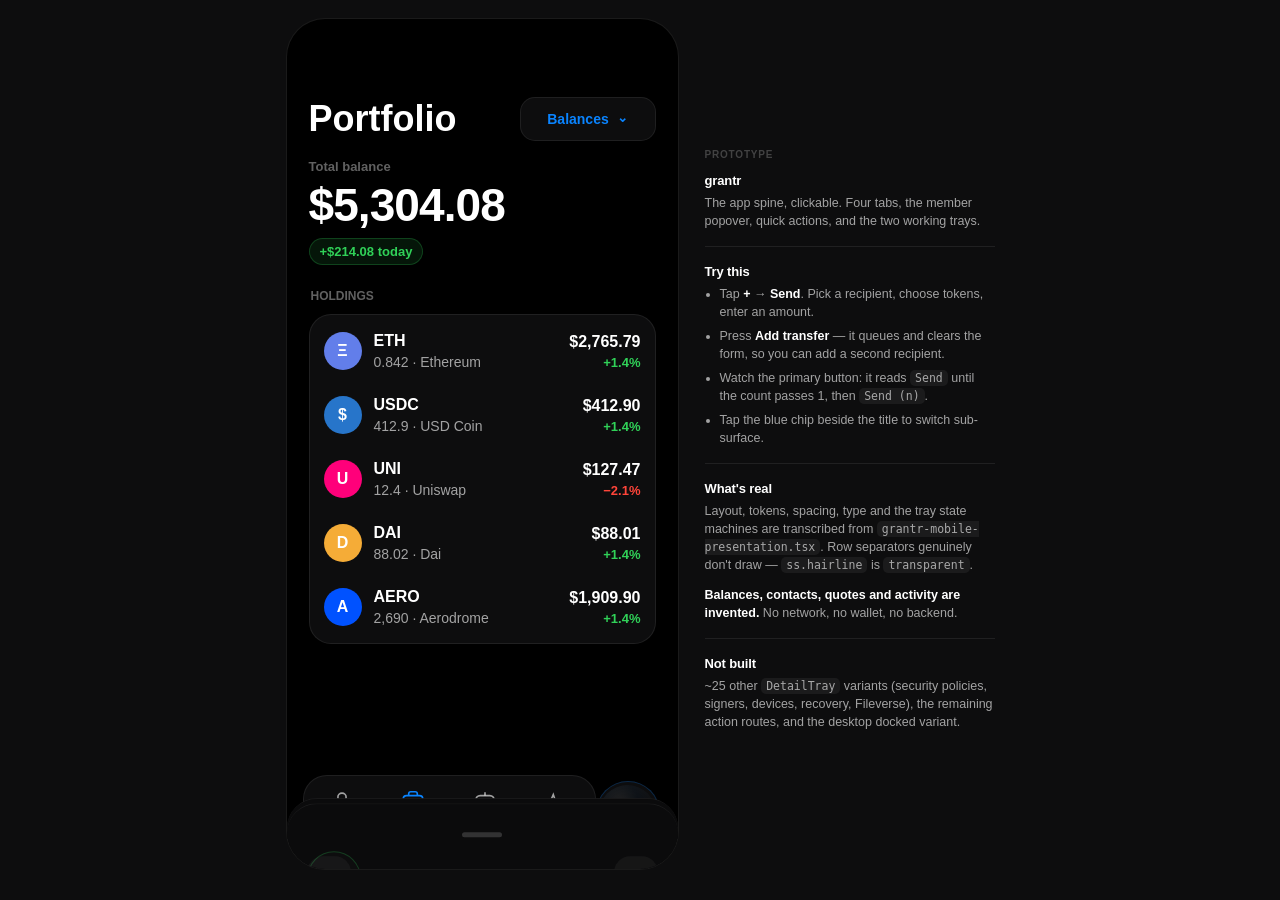
==== commit eba322d3: "Add security, Fileverse and contacts trays to the grantr prototype Ten DetailTray variants now open " ====
--- a/grantr-app.html
+++ b/grantr-app.html
@@ -294,6 +294,58 @@
 .qaTile span{color:var(--text1);font-size:13px;font-weight:700;text-align:center;line-height:16px}
 .qaIcon{width:38px;height:38px;border-radius:999px;background:var(--fill);display:flex;align-items:center;justify-content:center}
 
+/* ---- security / contacts / fileverse ---- */
+.trayHint{color:var(--text2);font-size:15px;line-height:19px;font-weight:400}
+.trayEmpty{color:var(--text2);font-size:17px;line-height:22px;font-weight:500;padding:8px 0}
+.rowActions{display:flex;align-items:center;gap:6px;flex-shrink:0}
+.miniSave{border-color:transparent;background:var(--green)}
+.miniSave span{color:var(--bg);font-weight:700}
+.rowBtn{min-width:86px;height:44px;border-radius:17px;padding:0 14px;display:flex;align-items:center;justify-content:center;
+        cursor:pointer;flex-shrink:0;border:1px solid rgba(255,69,58,.28);background:rgba(255,69,58,.08)}
+.rowBtn span{color:var(--red);font-size:12px;line-height:16px;font-weight:800}
+.thresh{margin-bottom:12px}
+.threshLabel{color:var(--text3);font-size:10px;font-weight:500;margin-bottom:7px}
+.threshBtns{height:40px;display:flex;gap:8px}
+.threshBtn{flex:1;border-radius:10px;display:flex;align-items:center;justify-content:center;border:0;background:transparent;
+           cursor:pointer;color:var(--text2);font-family:var(--font);font-size:12px;font-weight:680}
+.threshBtn.on{color:var(--green)}
+.threshCap{color:var(--text2);font-size:15px;line-height:19px;font-weight:400;margin-top:8px}
+.rosterRow{min-height:52px;padding:10px 0;display:flex;align-items:center;gap:10px}
+.sugPlus{color:var(--green);font-size:16px;line-height:18px;font-weight:760}
+.sugList2{display:flex;flex-direction:column;gap:9px;margin:-4px 0 14px}
+.ghostBtn{height:54px;border-radius:17px;border:1px solid transparent;background:var(--green);display:flex;
+          align-items:center;justify-content:center;cursor:pointer;margin-top:4px;width:100%}
+.ghostBtn span{color:var(--bg);font-size:16px;line-height:21px;font-weight:820}
+.dangerBtn{height:54px;border-radius:17px;border:1px solid rgba(255,69,58,.28);background:rgba(255,69,58,.08);
+           display:flex;align-items:center;justify-content:center;cursor:pointer;margin-top:6px;width:100%}
+.dangerBtn span{color:var(--red);font-size:15px;font-weight:800}
+.cList{display:flex;flex-direction:column;gap:8px;margin-bottom:12px}
+.cRow{min-height:46px;padding:6px 0;display:flex;align-items:center;gap:9px;background:transparent;border:0;width:100%;
+      text-align:left;cursor:pointer}
+.cName{color:var(--text1);font-size:14px;line-height:16px;font-weight:600;display:block}
+.cAddr{color:var(--text2);font-size:12px;line-height:14px;font-weight:500;display:block}
+.cSearchRow{display:flex;align-items:center;gap:8px;margin-bottom:8px}
+.cSearch{flex:1;height:44px;border:0;background:transparent;color:var(--text1);font-family:var(--font);font-size:17px;
+         font-weight:600;outline:none}
+.cSearch::placeholder{color:var(--text3)}
+.cHead{display:flex;align-items:center;gap:12px;margin-bottom:14px}
+.cDetailName{color:var(--text1);font-size:17px;line-height:24px;font-weight:700}
+.cChips{display:flex;flex-wrap:wrap;gap:6px;margin-top:5px}
+.cChip{border-radius:999px;border:1px solid color-mix(in oklch, var(--green) 24%, transparent);background:var(--bgElevated);
+       color:var(--text2);font-size:10px;line-height:12px;font-weight:700;padding:3px 8px;text-transform:uppercase}
+.av{border-radius:999px;flex-shrink:0;overflow:hidden;display:block}
+.modeSeg{display:flex;gap:2px;margin-bottom:14px;border-radius:14px;padding:3px;background:rgba(255,255,255,.04)}
+.modeSeg button{flex:1;min-height:34px;border-radius:11px;border:0;background:transparent;cursor:pointer;
+                color:var(--text2);font-family:var(--font);font-size:12px;font-weight:600}
+.modeSeg button.on{background:var(--blue);color:var(--bg);font-weight:700}
+.docRow{min-height:56px;padding:9px 0;display:flex;align-items:center;gap:10px}
+.docIcon{width:34px;height:34px;border-radius:11px;background:var(--fill);display:flex;align-items:center;justify-content:center;flex-shrink:0}
+.statusPill{display:inline-flex;align-items:center;gap:6px;padding:5px 10px;border-radius:999px;
+            background:rgba(48,209,88,.10);border:1px solid rgba(48,209,88,.24);margin-bottom:12px}
+.statusPill span{color:var(--green);font-size:12px;font-weight:700}
+.statusPill.off{background:rgba(255,159,10,.10);border-color:rgba(255,159,10,.24)}
+.statusPill.off span{color:var(--amber)}
+
 /* toast */
 .toast{position:absolute;left:20px;right:20px;bottom:104px;z-index:30;min-height:46px;border-radius:16px;
        background:rgba(20,22,21,.97);border:1px solid rgba(48,209,88,.26);display:flex;align-items:center;
@@ -387,6 +439,20 @@
         </div>
       </div>
       <div class="trayBody" id="sendBody"></div>
+    </div>
+
+    <!-- security / contacts / fileverse — all ride the one DetailTray shell -->
+    <div class="tray detail" id="secTray">
+      <div class="band">
+        <div class="handle"></div>
+        <div class="bandHead">
+          <button class="back" id="secBack" onclick="backToQA()"><span>‹</span></button>
+          <button class="close" onclick="closeTrays()"><span>×</span></button>
+          <div class="leadIcon" id="secIcon"></div>
+          <div class="bandCopy" id="secCopy"><div class="trayTitle" id="secTitle"></div><div class="traySub" id="secSub"></div></div>
+        </div>
+      </div>
+      <div class="trayBody" id="secBody"></div>
     </div>
 
     <div class="toast" id="toast"><span></span></div>
@@ -559,22 +625,31 @@
 function bodyAccount(){
   const m = member.account;
   if(m === "Security"){
+    const kn = sec.keys.length, dn = sec.devices.length, gn = sec.guardians.length, sn = sec.sessions.length;
     const tiles = [
-      {icon:I.key("#30d158"), name:"Passkey", sub:"Active", tone:"ok"},
-      {icon:I.people("#30d158"), name:"Guardians", sub:"3 of 5", tone:"ok"},
-      {icon:I.shield("rgba(255,255,255,.38)"), name:"Spend limit", sub:"Needs 1claw signer", tone:""},
-      {icon:I.clock("rgba(255,255,255,.38)"), name:"Timelock", sub:"Needs 1claw signer", tone:""},
-      {icon:I.link("#ff9f0a"), name:"Connections", sub:"2 dapps", tone:"warn"},
-      {icon:I.check("#30d158"), name:"Devices", sub:"2 active", tone:"ok"}
-    ].map(t => `<button class="tile"><span class="tileIcon">${t.icon}</span>
+      {v:"keys",       icon:I.key(kn?"#30d158":"rgba(255,255,255,.38)"), name:"Keys", sub:kn?`${kn} passkey${kn===1?"":"s"}`:"None yet", tone:kn?"ok":""},
+      {v:"guardians",  icon:I.people(gn?"#30d158":"rgba(255,255,255,.38)"), name:"Guardians", sub:gn?`${sec.required} of ${gn}`:"None yet", tone:gn?"ok":""},
+      {v:"devices",    icon:I.check(dn?"#30d158":"rgba(255,255,255,.38)"), name:"Devices", sub:`${dn} active`, tone:dn?"ok":""},
+      {v:"recovery",   icon:I.shield(sec.email?"#30d158":"#ff9f0a"), name:"Recovery", sub:sec.email||"Not set", tone:sec.email?"ok":"warn"},
+      {v:"walletSettings", icon:I.key("#30d158"), name:"Signers", sub:"Signing methods", tone:""},
+      {v:"multisig",   icon:I.shield(sec.multisigOn?"#30d158":"rgba(255,255,255,.38)"), name:"Multisig", sub:sec.multisigOn?"2 of 2":"Single signer", tone:sec.multisigOn?"ok":""},
+      {v:"connections",icon:I.link(sn?"#ff9f0a":"rgba(255,255,255,.38)"), name:"Connections", sub:sn?`${sn} session${sn===1?"":"s"}`:"None", tone:sn?"warn":""},
+      {v:"fileverse",  icon:I.doc("#30d158"), name:"Fileverse", sub:`${sec.docs.length} document${sec.docs.length===1?"":"s"}`, tone:""},
+      /* MOBILE_POLICY_DISABLED_LABELS — real tiles, disabled with a stated reason */
+      {v:null, icon:I.shield("rgba(255,255,255,.38)"), name:"Spend limit", sub:POLICY_DISABLED_SUB, tone:""},
+      {v:null, icon:I.clock("rgba(255,255,255,.38)"), name:"Timelock", sub:POLICY_DISABLED_SUB, tone:""}
+    ].map(t => `<button class="tile" ${t.v?`onclick="openSec('${t.v}')"`:`onclick="toast('${POLICY_DISABLED_SUB}')"`}>
+        <span class="tileIcon">${t.icon}</span>
         <span><span class="tileName" style="display:block">${t.name}</span>
         <span class="tileSub ${t.tone}" style="display:block">${t.sub}</span></span></button>`).join("");
     return `<div class="sec"><div class="secTitle">Policies</div><div class="tiles">${tiles}</div></div>`;
   }
   if(m === "Contacts") return `<div class="sec"><div class="secTitle">Addresses</div>${listCard(
-      CONTACTS.map(c => `<div class="lrow"><span class="mark" style="width:38px;height:38px;background:#2c2f36;font-size:15px">${c.name[0]}</span>
+      sec.contacts.map(c => `<div class="lrow" onclick="openSec('contacts')">
+        ${avatar(c.addr || c.name, 38)}
         <span class="lmain"><span class="lname">${c.name}</span><span class="lsub">${c.addr}</span></span>
-        <span class="chev">›</span></div>`).join(""))}</div>`;
+        <span class="chev">›</span></div>`).join(""))}
+      <button class="ghostBtn" style="margin-top:12px" onclick="openSec('contacts')"><span>Manage addresses</span></button></div>`;
   return `<div class="sec"><div class="secTitle">Settings</div>${listCard(`
       <div class="lrow"><span class="lmain"><span class="lname">Network</span><span class="lsub">Base mainnet</span></span><span class="chev">›</span></div>
       <div class="lrow"><span class="lmain"><span class="lname">Language</span><span class="lsub">English</span></span><span class="chev">›</span></div>
@@ -582,11 +657,12 @@
 }
 
 function bodyAgents(){
-  if(member.agents === "Docs") return `<div class="sec"><div class="secTitle">Docs</div>${listCard(`
-      <div class="lrow"><span class="mark sq" style="width:38px;height:38px;background:#1c1f24">${I.doc("#0a84ff")}</span>
-        <span class="lmain"><span class="lname">Treasury policy</span><span class="lsub">Fileverse · edited 2d ago</span></span><span class="chev">›</span></div>
-      <div class="lrow"><span class="mark sq" style="width:38px;height:38px;background:#1c1f24">${I.doc("#0a84ff")}</span>
-        <span class="lmain"><span class="lname">Q3 rebalance plan</span><span class="lsub">Fileverse · edited 6d ago</span></span><span class="chev">›</span></div>`)}</div>`;
+  if(member.agents === "Docs") return `<div class="sec"><div class="secTitle">Docs</div>${listCard(
+      sec.docs.map(d => `<div class="lrow" onclick="openSec('fileverse')">
+        <span class="mark sq" style="width:38px;height:38px;background:#1c1f24">${I.doc("#0a84ff")}</span>
+        <span class="lmain"><span class="lname">${d.name}</span><span class="lsub">Fileverse · ${d.addr}</span></span>
+        <span class="chev">›</span></div>`).join(""))}
+      <button class="ghostBtn" style="margin-top:12px" onclick="openSec('fileverse')"><span>Open Fileverse</span></button></div>`;
   return `<div class="sec">
       <div class="chatWrap">
         <div class="bubble them">Morning. ETH is up 1.4% overnight and your USDC sits idle at $412.90.</div>
@@ -637,7 +713,7 @@
   if(copy) document.getElementById(copy).classList.toggle("withBack", !!fromQA);
 }
 function closeTrays(silent){
-  ["qaTray","swapTray","sendTray"].forEach(id => document.getElementById(id).classList.remove("on"));
+  ["qaTray","swapTray","sendTray","secTray"].forEach(id => document.getElementById(id).classList.remove("on"));
   document.getElementById("backdrop").classList.remove("on");
   document.getElementById("fab").classList.remove("open");
   openTray = null;
@@ -654,11 +730,13 @@
   const groups = [
     {title:"Portfolio", items:[{l:"Explore",i:I.compass("#0a84ff")},{l:"Rebalance",i:I.scales("#0a84ff")},{l:"Watchlist",i:I.star("#0a84ff")}]},
     {title:"Move",      items:[{l:"Send",i:I.send("#30d158"),go:"send"},{l:"Swap",i:I.swap("#30d158"),go:"swap"},{l:"Auto approve",i:I.bolt("#30d158")}]},
-    {title:"Agent",     items:[{l:"Daily brief",i:I.doc("#0a84ff")},{l:"Chat",i:I.agents("#0a84ff")},{l:"Docs",i:I.doc("#0a84ff")}]}
+    {title:"Agent",     items:[{l:"Daily brief",i:I.doc("#0a84ff")},{l:"Chat",i:I.agents("#0a84ff")},{l:"Docs",i:I.doc("#0a84ff"),sec:"fileverse"}]}
   ];
   document.getElementById("qaBody").innerHTML = groups.map(g => `
     <div class="qaGroup"><div class="qaTitle">${g.title}</div><div class="qaGrid">${g.items.map(it => `
-      <button class="qaTile" ${it.go?`onclick="open${it.go==="send"?"Send":"Swap"}(true)"`:`onclick="toast('${it.l} is not built in this prototype')"`}>
+      <button class="qaTile" ${it.go ? `onclick="open${it.go==="send"?"Send":"Swap"}(true)"`
+        : it.sec ? `onclick="openSec('${it.sec}')"`
+        : `onclick="toast('${it.l} is not built in this prototype')"`}>
         <span class="qaIcon">${it.i}</span><span>${it.l}</span></button>`).join("")}</div></div>`).join("");
 }
 
@@ -922,6 +1000,314 @@
   }
 }
 
+/* =========================================================================
+   SECURITY / CONTACTS / FILEVERSE TRAYS
+   Titles, eyebrows and subs are verbatim from the DetailTrayModel map.
+   All ride the one DetailTray shell, like the send tray.
+   ========================================================================= */
+const SEC = {
+  keys:      {title:"Add passkey",        eyebrow:"Passkeys",          sub:"Passkeys can open the app; only one signs for the account."},
+  devices:   {title:"Add device",         eyebrow:"Devices",           sub:"Devices with a passkey for this account."},
+  guardians: {title:"Add guardian",       eyebrow:"Guardian approvals",sub:"Other accounts who can sign to approve transactions."},
+  signer:    {title:"Add custom signer",  eyebrow:"Custom signer",     sub:"Add or remove addresses that can co-sign for this account."},
+  recovery:  {title:"Set up recovery",    eyebrow:"Recovery",          sub:"Use email to restore access if you lose this device."},
+  walletSettings:{title:"Signers",        eyebrow:"Signing methods",   sub:"Choose owner passkey, 1claw, or WalletConnect, and add custom signers."},
+  multisig:  {title:"Multisig",           eyebrow:"Owner + 1claw",     sub:"Turn on default 2/2 signing for guarded account actions."},
+  connections:{title:"Connections",       eyebrow:"Links + sessions",  sub:"Paste a WalletConnect URI or manage active sessions."},
+  fileverse: {title:"Fileverse",          eyebrow:"Fileverse",         sub:"Documents"},
+  contacts:  {title:"Addresses",          eyebrow:"Contacts",          sub:"Named addresses you send to and sign with."}
+};
+/* MOBILE_POLICY_DISABLED_LABELS / _SUB — disabled until a 1claw signer exists */
+const POLICY_DISABLED = {"Spend limit":1,"Timelock":1,"Token approvals":1};
+const POLICY_DISABLED_SUB = "Needs 1claw signer";
+
+const sec = {
+  variant:null, step:"list", active:null, query:"", mode:"docs",
+  keys:[{name:"iPhone 15 Pro", addr:"0xa41c…88b2", kinds:["Key"]}],
+  devices:[{name:"iPhone 15 Pro", addr:"0xa41c…88b2", kinds:["Device"]},
+           {name:"MacBook Pro", addr:"0x77de…10a4", kinds:["Device"]}],
+  guardians:[], signers:[{name:"1claw", addr:"0x1d70…9ab3", kinds:["Signer"]}],
+  required:1, email:"", draftName:"", draftAddr:"",
+  sessions:[{name:"Uniswap", addr:"app.uniswap.org"},{name:"Aerodrome", addr:"aerodrome.finance"}],
+  uri:"", docs:[{name:"Treasury policy", addr:"edited 2d ago"},{name:"Q3 rebalance plan", addr:"edited 6d ago"}],
+  docTitle:"", multisigOn:false, route:"owner-passkey",
+  contacts:CONTACTS.map(c => ({...c, kinds:["Contact"]}))
+};
+
+/* GrantrKeyAtomsAvatar stands in as a seeded mark — deterministic from the seed,
+   but NOT the real key-atoms geometry. */
+function avatar(seed, size){
+  let h = 0; for(let i=0;i<seed.length;i++) h = (h*31 + seed.charCodeAt(i)) >>> 0;
+  const a = h % 360, b = (h >> 8) % 360;
+  const dots = [0,1,2,3].map(i => {
+    const x = 6 + ((h >> (i*3)) % 3) * 9, y = 6 + ((h >> (i*5)) % 3) * 9;
+    return `<circle cx="${x+3}" cy="${y+3}" r="2.6" fill="hsl(${(a+i*40)%360} 70% 62%)"/>`;
+  }).join("");
+  return `<span class="av" style="width:${size}px;height:${size}px">
+    <svg width="${size}" height="${size}" viewBox="0 0 30 30">
+      <rect width="30" height="30" fill="hsl(${b} 30% 14%)"/>${dots}</svg></span>`;
+}
+
+function openSec(v){
+  sec.variant = v; sec.step = "list"; sec.active = null; sec.query = "";
+  sec.draftName = ""; sec.draftAddr = ""; sec.docTitle = ""; sec.uri = "";
+  const m = SEC[v];
+  document.getElementById("secTitle").textContent = m.title;
+  document.getElementById("secSub").textContent = m.eyebrow;
+  document.getElementById("secIcon").innerHTML = SEC_ICON[v] || I.shield("#30d158");
+  document.getElementById("secBack").style.display = "none";
+  document.getElementById("secCopy").classList.remove("withBack");
+  renderSec(); showTray("secTray", false);
+}
+const SEC_ICON = {
+  keys:I.key("#30d158"), devices:I.check("#30d158"), guardians:I.people("#30d158"),
+  signer:I.key("#30d158"), recovery:I.shield("#30d158"), walletSettings:I.key("#30d158"),
+  multisig:I.shield("#30d158"), connections:I.link("#30d158"), fileverse:I.doc("#30d158"),
+  contacts:I.people("#30d158")
+};
+
+const rosterKey = () => sec.variant === "keys" ? "keys" : sec.variant === "devices" ? "devices"
+  : sec.variant === "guardians" ? "guardians" : "signers";
+const nounFor = () => ({keys:"passkey", devices:"device", guardians:"guardian", signer:"custom signer"})[sec.variant] || "entry";
+
+function secAddRoster(){
+  const list = sec[rosterKey()];
+  if(!sec.draftName.trim() || !sec.draftAddr.trim()){ toast(`Add a name and address`); return; }
+  list.push({name:sec.draftName.trim(), addr:sec.draftAddr.trim(),
+             kinds:[sec.variant === "keys" ? "Key" : sec.variant === "guardians" ? "Guardian" : sec.variant === "devices" ? "Device" : "Signer"]});
+  /* "Saving a guardian also adds them to Contacts." */
+  if(sec.variant === "guardians") sec.contacts.push({name:sec.draftName.trim(), addr:sec.draftAddr.trim(), kinds:["Contact","Guardian"]});
+  sec.draftName = ""; sec.draftAddr = "";
+  if(sec.variant === "guardians") sec.required = Math.min(Math.max(sec.required,1), list.length);
+  renderSec(); toast(`Added ${nounFor()}`);
+}
+function secRevoke(i){
+  const list = sec[rosterKey()], gone = list[i];
+  list.splice(i,1);
+  if(sec.variant === "guardians") sec.required = Math.min(Math.max(sec.required,1), Math.max(1,list.length));
+  renderSec(); toast(`Removed ${gone.name}`);
+}
+function secField(k,v){ sec[k] = v; renderSec(true); }
+function secReq(n){ sec.required = n; renderSec(); }
+function secMode(m){ sec.mode = m; renderSec(); }
+function secRoute(r){ sec.route = r; renderSec(); toast("Signer set to " + r.replace("-"," ")); }
+function secMultisig(){ sec.multisigOn = !sec.multisigOn; renderSec(); toast(sec.multisigOn ? "Multisig on" : "Multisig off"); }
+function secAddSession(){
+  if(!sec.uri.trim().startsWith("wc:")){ toast("Paste a wc: URI"); return; }
+  sec.sessions.push({name:"New session", addr:sec.uri.slice(0,22) + "…"}); sec.uri = "";
+  renderSec(); toast("Session connected");
+}
+function secDropSession(i){ const g = sec.sessions[i]; sec.sessions.splice(i,1); renderSec(); toast(`Disconnected ${g.name}`); }
+function secAddDoc(){
+  if(!sec.docTitle.trim()){ toast("Name the document"); return; }
+  sec.docs.unshift({name:sec.docTitle.trim(), addr:"just now"}); sec.docTitle = "";
+  renderSec(); toast("Document created");
+}
+function secOpenContact(addr){ sec.active = sec.contacts.find(c => c.addr === addr); sec.step = "detail"; renderSec(); }
+function secContactBack(){ sec.step = "list"; sec.active = null; renderSec(); }
+function secAddContactStep(){ sec.step = "add"; sec.draftName = ""; sec.draftAddr = ""; renderSec(); }
+function secSaveContact(){
+  if(!sec.draftName.trim() || !sec.draftAddr.trim()){ toast("Add a name and address"); return; }
+  sec.contacts.push({name:sec.draftName.trim(), addr:sec.draftAddr.trim(), kinds:["Contact"]});
+  sec.step = "list"; sec.draftName = ""; sec.draftAddr = ""; renderSec(); toast("Saved contact");
+}
+function secRemoveContact(){
+  const gone = sec.active;
+  sec.contacts = sec.contacts.filter(c => c.addr !== gone.addr);
+  sec.step = "list"; sec.active = null; renderSec(); toast(`Removed ${gone.name}`);
+}
+
+const field = (label, key, ph, id) => `
+  <div><div class="fieldLabel">${label}</div>
+    <input class="trayInput" id="${id}" placeholder="${ph}" value="${sec[key]}" oninput="secField('${key}',this.value)" autocomplete="off"></div>`;
+
+function renderSec(keepFocus){
+  const act = document.activeElement, fid = act && act.id, selStart = act && act.selectionStart;
+  let html = "";
+  const v = sec.variant;
+
+  if(v === "keys" || v === "devices" || v === "guardians" || v === "signer"){
+    const list = sec[rosterKey()];
+    const roster = list.length ? list.map((r,i) => `
+      <div class="rosterRow">${avatar(r.addr || r.name, 32)}
+        <span class="signerMain"><span class="sugName">${r.name}</span><span class="signerAddr">${r.addr}</span></span>
+        <span class="rowActions">
+          <button class="rmBtn" onclick="toast('Editing is not built in this prototype')"><span>Edit</span></button>
+          <button class="rowBtn" onclick="secRevoke(${i})"><span>Revoke</span></button>
+        </span></div>`).join("")
+      : `<div class="trayEmpty">No ${nounFor()}s yet.</div>`;
+
+    const threshold = (v === "guardians" && list.length) ? `
+      <div class="thresh">
+        <div class="threshLabel">Approvals required</div>
+        <div class="threshBtns">${list.map((_,i) => `
+          <button class="threshBtn ${sec.required===i+1?"on":""}" onclick="secReq(${i+1})">${i+1}</button>`).join("")}</div>
+        <div class="threshCap">${sec.required} of ${list.length} guardian${list.length===1?"":"s"} required to approve transactions.</div>
+      </div>` : "";
+
+    const detailRows = v === "guardians" ? `
+      <div class="rows">
+        <div class="drow"><span class="rowLabel">Guardians</span><span class="rowValue ${list.length?"green":""}">${list.length}</span></div>
+        <div class="drow"><span class="rowLabel">Required</span><span class="rowValue ${list.length?"green":""}">${sec.required} approval${sec.required===1?"":"s"}</span></div>
+      </div>` : "";
+
+    const hint = v === "guardians"
+      ? "Saving a guardian also adds them to Contacts. Set how many guardians must approve once they are added."
+      : v === "keys" ? "Passkeys can open the app; only one signs for the account."
+      : v === "devices" ? "Each device holds its own passkey. Revoking one does not sign you out elsewhere."
+      : "Custom signers can co-sign but cannot change account policy.";
+
+    html = `<div class="sendRoot">
+      <div class="slab"><div class="slabBody">${roster}</div></div>
+      ${threshold}
+      <div class="slab"><div class="slabTitle">${SEC[v].title}</div><div class="slabBody">
+        ${detailRows}
+        ${field(v === "guardians" ? "Guardian name" : "Name", "draftName", "Name", "secName")}
+        ${field(v === "guardians" ? "Guardian address" : "Address", "draftAddr", "0x...", "secAddr")}
+        <div class="trayHint">${hint}</div>
+      </div></div>
+      <button class="btn primary wide" onclick="secAddRoster()"><span>${SEC[v].title}</span></button>
+    </div>`;
+  }
+
+  else if(v === "recovery"){
+    html = `<div class="sendRoot">
+      <div class="slab"><div class="slabBody">
+        <div class="rows"><div class="drow"><span class="rowLabel">Recovery email</span>
+          <span class="rowValue ${sec.email?"green":""}">${sec.email || "Not set"}</span></div></div>
+        ${field("Recovery email","email","you@example.com","secEmail")}
+        <div class="trayHint">Use email to restore access if you lose this device. The address is stored with your account, not with us.</div>
+      </div></div>
+      <button class="btn primary wide" ${sec.email.includes("@")?"":"disabled"}
+        onclick="toast('Recovery set up');setTimeout(closeTrays,700)"><span>Set up recovery</span></button>
+    </div>`;
+  }
+
+  else if(v === "walletSettings"){
+    const routes = [["owner-passkey","Owner passkey","Signs with the passkey on this device"],
+                    ["oneclaw","1claw","Signs through your 1claw vault policy"],
+                    ["walletconnect","WalletConnect","Signs in a connected wallet app"]];
+    html = `<div class="sendRoot">
+      <div class="slab"><div class="slabBody">
+        ${routes.map(([id,name,sub]) => `
+          <button class="cRow" onclick="secRoute('${id}')">
+            <span class="selMark">${I.key(sec.route===id?"#30d158":"rgba(255,255,255,.38)")}</span>
+            <span class="signerMain"><span class="sugName">${name}</span><span class="signerTag">${sub}</span></span>
+            <span class="check ${sec.route===id?"on":""}"></span></button>`).join("")}
+        <div class="trayHint">Choose owner passkey, 1claw, or WalletConnect, and add custom signers.</div>
+      </div></div>
+      <button class="ghostBtn" onclick="openSec('signer')"><span>Add custom signer</span></button>
+    </div>`;
+  }
+
+  else if(v === "multisig"){
+    html = `<div class="sendRoot">
+      <div class="slab"><div class="slabBody">
+        <div class="rows">
+          <div class="drow"><span class="rowLabel">Default signing</span>
+            <span class="rowValue ${sec.multisigOn?"green":""}">${sec.multisigOn?"2 of 2":"Single signer"}</span></div>
+          <div class="drow"><span class="rowLabel">Signers</span><span class="rowValue">Owner passkey · 1claw</span></div>
+        </div>
+        <div class="trayHint">Turn on default 2/2 signing for guarded account actions. Sends and swaps still follow your spend limit.</div>
+      </div></div>
+      <button class="btn primary wide" onclick="secMultisig()">
+        <span>${sec.multisigOn ? "Turn off 2/2 signing" : "Turn on 2/2 signing"}</span></button>
+    </div>`;
+  }
+
+  else if(v === "connections"){
+    const rows = sec.sessions.length ? sec.sessions.map((s,i) => `
+      <div class="rosterRow">${avatar(s.name, 32)}
+        <span class="signerMain"><span class="sugName">${s.name}</span><span class="signerAddr">${s.addr}</span></span>
+        <button class="rowBtn" onclick="secDropSession(${i})"><span>Disconnect</span></button></div>`).join("")
+      : `<div class="trayEmpty">No active sessions.</div>`;
+    html = `<div class="sendRoot">
+      <div class="slab"><div class="slabTitle">Active sessions</div><div class="slabBody">${rows}</div></div>
+      <div class="slab"><div class="slabBody">
+        ${field("WalletConnect URI","uri","wc:...","secUri")}
+        <div class="trayHint">Paste a WalletConnect URI or manage active sessions. Scanning a QR code needs the camera, which this prototype has no access to.</div>
+      </div></div>
+      <button class="btn primary wide" onclick="secAddSession()"><span>Connect</span></button>
+    </div>`;
+  }
+
+  else if(v === "fileverse"){
+    const docs = sec.docs.length ? sec.docs.map(d => `
+      <div class="docRow"><span class="docIcon">${I.doc("#0a84ff")}</span>
+        <span class="signerMain"><span class="sugName">${d.name}</span><span class="signerTag">${d.addr}</span></span>
+        <span class="chevR">›</span></div>`).join("") : `<div class="trayEmpty">No documents yet.</div>`;
+    html = `<div class="sendRoot">
+      <div class="statusPill"><span>Connector ready</span></div>
+      <div class="modeSeg">
+        <button class="${sec.mode==="docs"?"on":""}" onclick="secMode('docs')">Documents</button>
+        <button class="${sec.mode==="new"?"on":""}" onclick="secMode('new')">New</button>
+      </div>
+      ${sec.mode === "docs" ? `<div class="slab"><div class="slabBody">${docs}</div></div>` : `
+        <div class="slab"><div class="slabBody">
+          ${field("Title","docTitle","Document title","secDoc")}
+          <div class="trayHint">Documents are stored on Fileverse and signed with this account. The editor itself is not part of this prototype.</div>
+        </div></div>
+        <button class="btn primary wide" onclick="secAddDoc()"><span>Create document</span></button>`}
+    </div>`;
+  }
+
+  else if(v === "contacts"){
+    if(sec.step === "detail" && sec.active){
+      const c = sec.active;
+      html = `<div class="sendRoot">
+        <div class="slab"><div class="slabBody">
+          <div class="cHead">${avatar(c.addr || c.name, 44)}
+            <div style="flex:1;min-width:0">
+              <div class="cDetailName">${c.name}</div>
+              <div class="cChips">${c.kinds.map(k => `<span class="cChip">${k === "Key" ? "Passkey" : k}</span>`).join("")}</div>
+            </div>
+            <button class="rmBtn" onclick="toast('Editing is not built in this prototype')"><span>Edit</span></button>
+          </div>
+          <div class="rows">
+            <div class="drow"><span class="rowLabel">Address</span><span class="rowValue">${c.addr}</span></div>
+            <div class="drow"><span class="rowLabel">Kinds</span><span class="rowValue">${c.kinds.join(" · ")}</span></div>
+          </div>
+        </div></div>
+        <button class="ghostBtn" onclick="secContactBack()"><span>Back to addresses</span></button>
+        <button class="dangerBtn" onclick="secRemoveContact()"><span>Remove contact</span></button>
+      </div>`;
+    } else if(sec.step === "add"){
+      html = `<div class="sendRoot">
+        <div class="slab"><div class="slabTitle">Add contact</div><div class="slabBody">
+          ${field("Name","draftName","Name","secName")}
+          ${field("Address","draftAddr","0x...","secAddr")}
+          <div class="trayHint">Named addresses show up as suggestions when you send.</div>
+        </div></div>
+        <button class="btn primary wide" onclick="secSaveContact()"><span>Save contact</span></button>
+        <button class="ghostBtn" onclick="secContactBack()"><span>Cancel</span></button>
+      </div>`;
+    } else {
+      const q = sec.query.trim().toLowerCase();
+      const vis = sec.contacts.filter(c => !q || c.name.toLowerCase().includes(q) || c.addr.toLowerCase().includes(q));
+      /* the search row only appears past five contacts */
+      const search = sec.contacts.length > 5 ? `
+        <div class="cSearchRow">
+          <input class="cSearch" id="secQ" placeholder="Search name or address" value="${sec.query}" oninput="secField('query',this.value)">
+        </div>` : "";
+      const rows = vis.length ? vis.map(c => `
+        <button class="cRow" onclick="secOpenContact('${c.addr}')">${avatar(c.addr || c.name, 32)}
+          <span class="signerMain"><span class="cName">${c.name}</span><span class="cAddr">${c.addr}</span></span>
+          <span class="chevR">›</span></button>`).join("")
+        : `<div class="trayEmpty">${q ? "No contacts match." : "No contacts here yet."}</div>`;
+      html = `<div class="sendRoot">
+        <div class="slab"><div class="slabBody">${search}<div class="cList">${rows}</div></div></div>
+        <button class="ghostBtn" onclick="secAddContactStep()"><span>Add contact</span></button>
+      </div>`;
+    }
+  }
+
+  document.getElementById("secBody").innerHTML = html;
+  if(keepFocus && fid){
+    const el = document.getElementById(fid);
+    if(el){ el.focus(); try{ el.setSelectionRange(selStart,selStart); }catch(e){} }
+  }
+}
+
 /* ---- boot ---- */
 render();
 document.addEventListener("keydown", e => { if(e.key === "Escape"){ closeTrays(); closePop(); } });
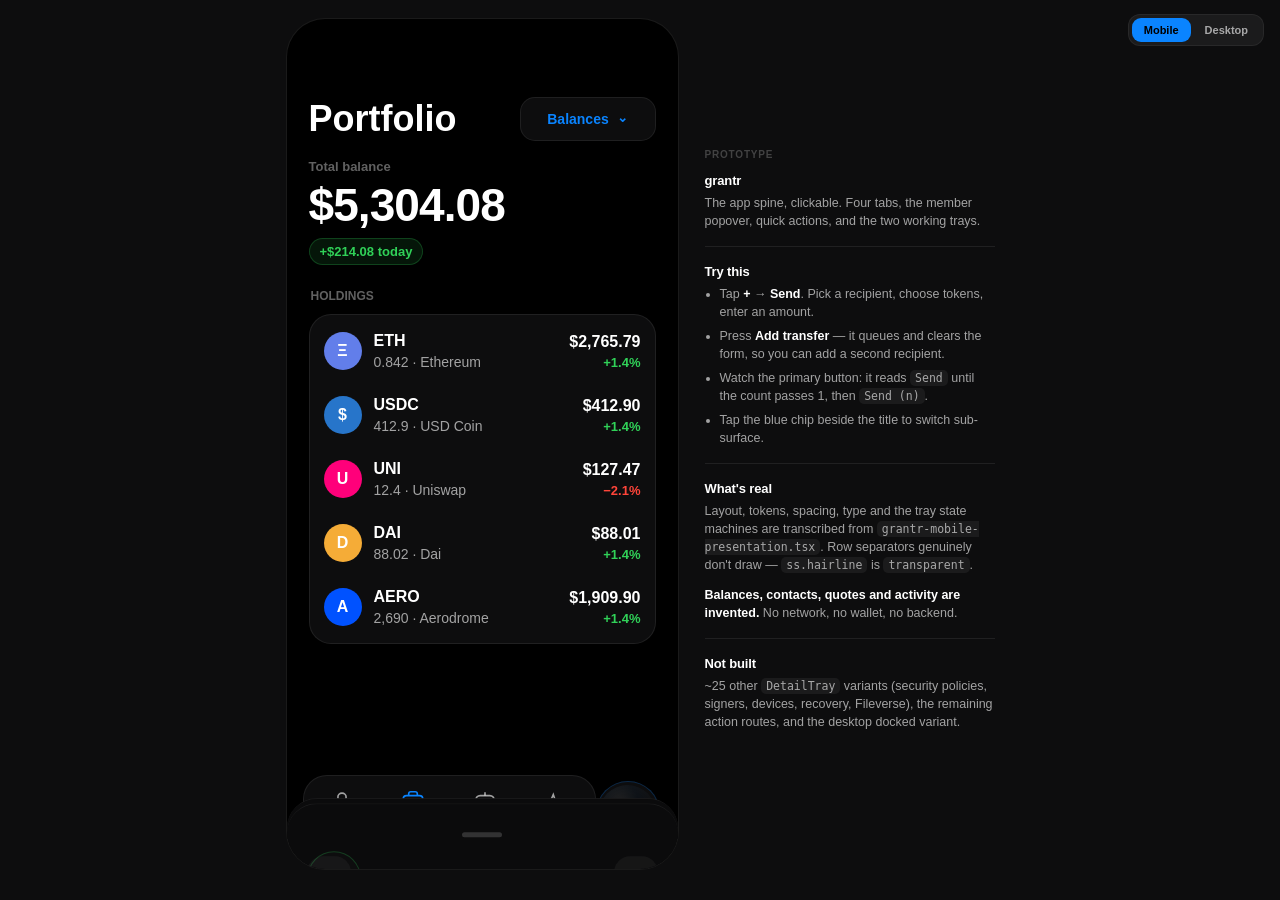
==== commit 00aac9bf: "Add agent trays, wire every quick action, add the desktop docked view Rebalance, re-range, refinance" ====
--- a/grantr-app.html
+++ b/grantr-app.html
@@ -346,6 +346,67 @@
 .statusPill.off{background:rgba(255,159,10,.10);border-color:rgba(255,159,10,.24)}
 .statusPill.off span{color:var(--amber)}
 
+/* ---- agent trays (rebalance / re-range / refinance / auto approve) ---- */
+.segRow{height:40px;display:flex;gap:10px;margin-bottom:14px}
+.segBtn{flex:1;border-radius:10px;display:flex;align-items:center;justify-content:center;border:0;background:transparent;
+        cursor:pointer;color:var(--text2);font-family:var(--font);font-size:14px;line-height:17px;font-weight:800}
+.segBtn.on{color:var(--blue)}
+.secLabel{color:var(--text3);font-size:16px;line-height:20px;font-weight:500;margin:4px 0 10px}
+.cardHead{display:flex;align-items:center;justify-content:space-between;gap:10px}
+.targetTotal{color:var(--text2);font-size:13px;font-weight:500}
+.targetTotal.ok{color:var(--green)} .targetTotal.warn{color:var(--amber)}
+.warnLine{color:var(--amber);font-size:13px;line-height:17px;font-weight:500;margin:-2px 0 4px}
+.wCols{display:flex;align-items:center;padding:4px 0 2px}
+.wCol{width:82px;color:var(--text3);font-size:10px;font-weight:500;text-align:right}
+.wCol.asset{flex:1;text-align:left}
+.wList{display:flex;flex-direction:column;gap:4px;margin-bottom:6px}
+.wRow{min-height:36px;padding:4px 0;display:flex;align-items:center;gap:10px}
+.wAsset{flex:1;min-width:0;display:flex;align-items:center;gap:9px}
+.wName{color:var(--text1);font-size:14px;font-weight:600}
+.wCur{width:82px;color:var(--text1);font-size:14px;font-weight:600;text-align:right}
+.wTarget{width:82px;display:flex;align-items:center;justify-content:flex-end}
+.wInput{width:42px;height:30px;border:0;background:transparent;color:var(--text1);font-family:var(--font);font-size:14px;
+        font-weight:600;text-align:center;caret-color:var(--green);outline:none}
+.wPct{color:var(--text3);font-size:12px;font-weight:650;margin-left:2px}
+.histo{height:82px;padding:10px 0;display:flex;align-items:flex-end;gap:3px;margin:2px 0}
+.bar{flex:1;border-radius:2px;background:var(--green)}
+.lifecycle{display:flex;gap:10px;width:100%;margin-top:10px}
+.previewBlock{border-radius:22px;border:1px solid var(--border);background:var(--bgElevated);padding:20px 16px;text-align:center}
+.previewTitle{color:var(--text1);font-size:17px;line-height:22px;font-weight:700}
+.previewBody{color:var(--text2);font-size:15px;line-height:20px;font-weight:400;margin-top:6px}
+
+/* ---- desktop docked presentation ---- */
+body.desktop{padding:0;align-items:stretch;justify-content:flex-start}
+body.desktop .stage{gap:0;width:100%;align-items:stretch}
+body.desktop .screen{width:100%;height:100vh;border-radius:0;border:0}
+/* s.trayDesktop — right-docked, phone-width, full height */
+body.desktop .tray{left:auto;right:0;top:0;bottom:0;width:min(452px,94vw);height:100%;max-height:100%;
+                   border-radius:0;border-top-left-radius:30px;border:1px solid var(--frostBorder);
+                   transform:translateX(36px)}
+body.desktop .tray.on{transform:translateX(0)}
+/* s.trayBackdropDesktop — lighter, no blur */
+body.desktop .backdrop{background:rgba(0,0,0,.50);backdrop-filter:none}
+body.desktop .band{display:none}
+body.desktop .bandDesktop{display:flex}
+body.desktop .trayBody{padding:0 20px 24px;gap:16px}
+body.desktop .content{max-width:520px;margin:0 auto}
+body.desktop .tabBar{left:50%;transform:translateX(-50%);right:auto;width:420px}
+body.desktop .fab{right:calc(50% - 262px)}
+.bandDesktop{display:none;align-items:center;height:52px;padding:0 12px;flex-shrink:0;
+             border-bottom:1px solid rgba(255,255,255,.065)}
+.bdBtn{width:40px;height:40px;border-radius:12px;background:rgba(255,255,255,.07);display:flex;align-items:center;
+       justify-content:center;border:0;cursor:pointer;flex-shrink:0}
+.bdBack{color:var(--blue);font-size:30px;line-height:28px;font-weight:300;margin-top:-2px}
+.bdClose{color:rgba(255,255,255,.75);font-size:22px;line-height:24px;font-weight:300}
+.bdTitle{flex:1;display:flex;flex-direction:column;align-items:center;gap:1px}
+.bdTitleText{color:var(--text1);font-size:22px;line-height:25px;font-weight:700}
+.bdSubText{color:var(--text2);font-size:12px;line-height:20px;font-weight:500}
+.viewToggle{position:fixed;top:14px;right:16px;z-index:60;display:flex;gap:2px;padding:3px;border-radius:12px;
+            background:rgba(255,255,255,.06);border:1px solid var(--frostBorder)}
+.viewToggle button{border:0;background:transparent;color:var(--text2);font-family:var(--font);font-size:11px;
+                   font-weight:700;padding:6px 12px;border-radius:9px;cursor:pointer}
+.viewToggle button.on{background:var(--blue);color:var(--bg)}
+
 /* toast */
 .toast{position:absolute;left:20px;right:20px;bottom:104px;z-index:30;min-height:46px;border-radius:16px;
        background:rgba(20,22,21,.97);border:1px solid rgba(48,209,88,.26);display:flex;align-items:center;
@@ -369,6 +430,7 @@
 </style>
 </head>
 <body>
+<div class="viewToggle"><button id="vMobile" class="on" onclick="setView('mobile')">Mobile</button><button id="vDesktop" onclick="setView('desktop')">Desktop</button></div>
 <div class="stage">
 
   <div class="screen" id="screen">
@@ -400,6 +462,7 @@
 
     <!-- quick actions -->
     <div class="tray qa" id="qaTray">
+      <div class="bandDesktop" id="bd-qaTray"><span style="width:40px"></span><div class="bdTitle"><span class="bdTitleText">Quick actions</span></div><button class="bdBtn" onclick="closeTrays()"><span class="bdClose">&times;</span></button></div>
       <div class="band">
         <div class="handle"></div>
         <div class="bandHead compact">
@@ -412,6 +475,7 @@
 
     <!-- swap -->
     <div class="tray swap" id="swapTray">
+      <div class="bandDesktop" id="bd-swapTray"><button class="bdBtn" id="bdBack-swapTray" onclick="backToQA()" style="display:none"><span class="bdBack">&lsaquo;</span></button><div class="bdTitle"><span class="bdTitleText">Swap</span><span class="bdSubText">Swap, batch swap</span></div><button class="bdBtn" onclick="closeTrays()"><span class="bdClose">&times;</span></button></div>
       <div class="band">
         <div class="handle"></div>
         <div class="bandHead">
@@ -425,6 +489,7 @@
 
     <!-- send -->
     <div class="tray detail" id="sendTray">
+      <div class="bandDesktop" id="bd-sendTray"><button class="bdBtn" id="bdBack-sendTray" onclick="backToQA()" style="display:none"><span class="bdBack">&lsaquo;</span></button><div class="bdTitle"><span class="bdTitleText">Send</span><span class="bdSubText">Transfer, batch transfer</span></div><button class="bdBtn" onclick="closeTrays()"><span class="bdClose">&times;</span></button></div>
       <div class="band">
         <div class="handle"></div>
         <div class="bandHead">
@@ -443,6 +508,7 @@
 
     <!-- security / contacts / fileverse — all ride the one DetailTray shell -->
     <div class="tray detail" id="secTray">
+      <div class="bandDesktop" id="bd-secTray"><button class="bdBtn" id="bdBack-secTray" onclick="backToQA()" style="display:none"><span class="bdBack">&lsaquo;</span></button><div class="bdTitle"><span class="bdTitleText" id="bdTitle-secTray"></span><span class="bdSubText" id="bdSub-secTray"></span></div><button class="bdBtn" onclick="closeTrays()"><span class="bdClose">&times;</span></button></div>
       <div class="band">
         <div class="handle"></div>
         <div class="bandHead">
@@ -578,6 +644,8 @@
   }).join("");
 }
 function pick(m){ member[tab] = m; popOpen = false; renderPop(); render(); }
+/* AppActionRoute → a tab + FamilyMember, the way onActionRoute resolves one */
+function navTo(t,m){ closeTrays(); tab = t; member[t] = m; render(); document.getElementById("scroller").scrollTop = 0; }
 function go(t){ tab = t; popOpen = false; renderPop(); render(); document.getElementById("scroller").scrollTop = 0; }
 
 /* =========================================================================
@@ -727,16 +795,34 @@
 
 /* ---- quick actions: groups verbatim from QuickActionsSheet ---- */
 function renderQA(){
+  /* every tile now has a real destination — routes map to a tab+member or a tray */
   const groups = [
-    {title:"Portfolio", items:[{l:"Explore",i:I.compass("#0a84ff")},{l:"Rebalance",i:I.scales("#0a84ff")},{l:"Watchlist",i:I.star("#0a84ff")}]},
-    {title:"Move",      items:[{l:"Send",i:I.send("#30d158"),go:"send"},{l:"Swap",i:I.swap("#30d158"),go:"swap"},{l:"Auto approve",i:I.bolt("#30d158")}]},
-    {title:"Agent",     items:[{l:"Daily brief",i:I.doc("#0a84ff")},{l:"Chat",i:I.agents("#0a84ff")},{l:"Docs",i:I.doc("#0a84ff"),sec:"fileverse"}]}
+    {title:"Portfolio", items:[
+      {l:"Explore",   i:I.compass("#0a84ff"), nav:["portfolio","Explore"]},
+      {l:"Rebalance", i:I.scales("#0a84ff"),  sec:"rebalance"},
+      {l:"Watchlist", i:I.star("#0a84ff"),    nav:["portfolio","Watchlist"]}]},
+    {title:"Move", items:[
+      {l:"Send",         i:I.send("#30d158"), go:"send"},
+      {l:"Swap",         i:I.swap("#30d158"), go:"swap"},
+      {l:"Auto approve", i:I.bolt("#30d158"), sec:"autoApprove"}]},
+    {title:"Positions", items:[
+      {l:"Re-range",  i:I.bolt("#0a84ff"),  sec:"rerange"},
+      {l:"Refinance", i:I.swap("#0a84ff"),  sec:"refinance"},
+      {l:"Positions", i:I.scales("#0a84ff"), nav:["portfolio","Positions"]}]},
+    {title:"Agent", items:[
+      {l:"Chat", i:I.agents("#0a84ff"), nav:["agents","Chat"]},
+      {l:"Docs", i:I.doc("#0a84ff"),    sec:"fileverse"},
+      {l:"Signers", i:I.key("#0a84ff"), sec:"walletSettings"}]},
+    {title:"Account", items:[
+      {l:"Addresses",   i:I.people("#0a84ff"), sec:"contacts"},
+      {l:"Connections", i:I.link("#0a84ff"),   sec:"connections"},
+      {l:"Activity",    i:I.activity("#0a84ff"), nav:["activity","All"]}]}
   ];
   document.getElementById("qaBody").innerHTML = groups.map(g => `
     <div class="qaGroup"><div class="qaTitle">${g.title}</div><div class="qaGrid">${g.items.map(it => `
       <button class="qaTile" ${it.go ? `onclick="open${it.go==="send"?"Send":"Swap"}(true)"`
         : it.sec ? `onclick="openSec('${it.sec}')"`
-        : `onclick="toast('${it.l} is not built in this prototype')"`}>
+        : `onclick="navTo('${it.nav[0]}','${it.nav[1]}')"`}>
         <span class="qaIcon">${it.i}</span><span>${it.l}</span></button>`).join("")}</div></div>`).join("");
 }
 
@@ -1055,6 +1141,9 @@
   document.getElementById("secTitle").textContent = m.title;
   document.getElementById("secSub").textContent = m.eyebrow;
   document.getElementById("secIcon").innerHTML = SEC_ICON[v] || I.shield("#30d158");
+  /* TrayBandDesktop takes the same title, with the eyebrow as its sub */
+  document.getElementById("bdTitle-secTray").textContent = m.title;
+  document.getElementById("bdSub-secTray").textContent = m.eyebrow;
   document.getElementById("secBack").style.display = "none";
   document.getElementById("secCopy").classList.remove("withBack");
   renderSec(); showTray("secTray", false);
@@ -1126,7 +1215,11 @@
   let html = "";
   const v = sec.variant;
 
-  if(v === "keys" || v === "devices" || v === "guardians" || v === "signer"){
+  if(v === "rebalance" || v === "rerange" || v === "refinance" || v === "autoApprove"){
+    html = agentTrayHTML(v);
+  }
+
+  else if(v === "keys" || v === "devices" || v === "guardians" || v === "signer"){
     const list = sec[rosterKey()];
     const roster = list.length ? list.map((r,i) => `
       <div class="rosterRow">${avatar(r.addr || r.name, 32)}
@@ -1308,6 +1401,171 @@
   }
 }
 
+/* =========================================================================
+   AGENT TRAYS — rebalance / re-range / refinance / auto approve
+   Titles, eyebrows, subs and copy verbatim from the quick-action model map.
+   ========================================================================= */
+Object.assign(SEC, {
+  rebalance:{title:"Rebalance", eyebrow:"Positions", sub:"Set target weights. Grantr routes the swaps."},
+  rerange:  {title:"Re-range",  eyebrow:"Positions", sub:"Adjust Uniswap v4 LP ranges and prepare a scoped maintenance action."},
+  refinance:{title:"Refinance", eyebrow:"Loans",     sub:"Move debt across available loan routes."},
+  autoApprove:{title:"Auto approve", eyebrow:"Agent", sub:"Use 1claw so approval prompts do not require a passkey every time."}
+});
+Object.assign(SEC_ICON, {
+  rebalance:I.scales("#30d158"), rerange:I.bolt("#30d158"),
+  refinance:I.swap("#30d158"), autoApprove:I.bolt("#30d158")
+});
+
+/* rangeProfiles — bars, active band, copy all verbatim from RerangeTrayContent */
+const RANGE = {
+  tighten:{value:"+18% fee focus", hint:"Narrows liquidity around the current price to prioritize fees.",
+    active:[6,13], bars:[16,20,24,31,40,52,64,76,86,91,88,78,66,52,38,28,21,16,12,10]},
+  widen:{value:"+42% coverage", hint:"Spreads liquidity wider so the position stays active through larger moves.",
+    active:[3,17], bars:[30,36,42,49,57,65,72,78,82,84,83,79,73,66,58,49,40,31,24,18]},
+  delegate:{value:"Auto adjust", hint:"Lets the Reranger agent monitor ticks and update the range when needed.",
+    active:[4,16], bars:[22,29,36,48,62,78,90,84,68,55,72,88,82,64,50,39,31,25,20,15]}
+};
+const agent = {
+  targets:{}, slippage:"1%", rangeMode:"tighten", amount:"50%", autoOn:false,
+  active:{rebalance:false, rerange:false, refinance:false}
+};
+/* seededAssets = tokens.slice(0,4); current weights from each token's share of total */
+const REBAL = TOKENS.slice(0,4);
+function agentInitTargets(){
+  const even = Math.floor(100 / REBAL.length); let remaining = 100;
+  agent.targets = {};
+  REBAL.forEach((t,i) => { const v = i === REBAL.length-1 ? remaining : even; remaining -= v; agent.targets[t.sym] = String(v); });
+}
+agentInitTargets();
+const targetTotal = () => REBAL.reduce((n,t) => n + (Number(agent.targets[t.sym]) || 0), 0);
+function agentTarget(sym,v){ agent.targets[sym] = v.replace(/[^0-9]/g,"").slice(0,3); renderSec(true); }
+function agentSlip(s){ agent.slippage = s; renderSec(); }
+function agentRange(m){ agent.rangeMode = m; renderSec(); }
+function agentAmount(a){ agent.amount = a; renderSec(); }
+function agentAuto(){ agent.autoOn = !agent.autoOn; renderSec(); toast(agent.autoOn ? "Auto approve on" : "Auto approve off"); }
+function runOnce(){
+  if(sec.variant === "rebalance" && targetTotal() !== 100){ toast("Set target weights to 100%"); return; }
+  toast("Running once"); setTimeout(closeTrays, 700);
+}
+function runAsAgent(){
+  if(sec.variant === "rebalance" && targetTotal() !== 100){ toast("Set target weights to 100%"); return; }
+  agent.active[sec.variant] = true; toast(`${SEC[sec.variant].title} agent active`); setTimeout(closeTrays, 700);
+}
+function agentPause(){ agent.active[sec.variant] = false; toast(`Paused ${SEC[sec.variant].title}`); setTimeout(closeTrays, 700); }
+function agentRevoke(){ agent.active[sec.variant] = false; toast(`Revoked ${SEC[sec.variant].title} access`); setTimeout(closeTrays, 700); }
+
+const seg = (opts, cur, fn) => `<div class="segRow">${opts.map(o =>
+  `<button class="segBtn ${cur===o?"on":""}" onclick="${fn}('${o}')">${o.charAt(0).toUpperCase()+o.slice(1)}</button>`).join("")}</div>`;
+const runFooter = (disabled) => `
+  <div class="actions">
+    <button class="btn primary" ${disabled?"disabled":""} onclick="runOnce()"><span>Run once</span></button>
+    <button class="btn secondary" ${disabled?"disabled":""} onclick="runAsAgent()"><span>Run as agent</span></button>
+  </div>
+  ${agent.active[sec.variant] ? `<div class="lifecycle">
+    <button class="btn secondary" onclick="agentPause()"><span>Pause agent</span></button>
+    <button class="btn" style="border:1px solid rgba(255,69,58,.28);background:rgba(255,69,58,.08)"
+      onclick="agentRevoke()"><span style="color:var(--red);font-weight:800">Revoke access</span></button>
+  </div>` : ""}`;
+
+function agentTrayHTML(v){
+  if(v === "rebalance"){
+    const tt = targetTotal();
+    return `<div class="sendRoot">
+      <div class="slab"><div class="slabBody">
+        <div class="cardHead"><span class="secLabel" style="margin:0">Target weights</span>
+          <span class="targetTotal ${tt===100?"ok":"warn"}">${tt}% target</span></div>
+        ${tt!==100?`<div class="warnLine">Adjust target weights to total 100% before rebalancing.</div>`:""}
+        <div class="wCols"><span class="wCol asset">Asset</span><span class="wCol">Current</span><span class="wCol">Target</span></div>
+        <div class="wList">${REBAL.map(t => {
+          const cur = Math.round((t.bal*t.price/total)*100);
+          return `<div class="wRow">
+            <span class="wAsset">${markEl(t,28)}<span class="wName">${t.sym}</span></span>
+            <span class="wCur">${cur}%</span>
+            <span class="wTarget"><input class="wInput" id="wt-${t.sym}" inputmode="numeric"
+              value="${agent.targets[t.sym]||""}" oninput="agentTarget('${t.sym}',this.value)"><span class="wPct">%</span></span>
+          </div>`;}).join("")}</div>
+      </div></div>
+      <details class="adv"><summary class="advToggle"><span class="advText">Settings</span><span class="advChev">⌄</span></summary>
+        <div class="advContent">
+          <div class="secLabel">Slippage</div>
+          ${seg(["0.5%","1%","2%"], agent.slippage, "agentSlip")}
+          <div class="rows">
+            <div class="drow"><span class="rowLabel">Slippage</span><span class="rowValue">${agent.slippage}</span></div>
+            <div class="drow"><span class="rowLabel">Planned swap</span><span class="rowValue">No route yet</span></div>
+          </div>
+        </div></details>
+      ${runFooter(tt !== 100)}
+    </div>`;
+  }
+  if(v === "rerange"){
+    const p = RANGE[agent.rangeMode];
+    return `<div class="sendRoot">
+      ${seg(["tighten","widen","delegate"], agent.rangeMode, "agentRange")}
+      <div class="rows">
+        <div class="drow"><span class="rowLabel">Position</span><span class="rowValue">ETH / USDC</span></div>
+        <div class="drow"><span class="rowLabel">Value</span><span class="rowValue green">$4,281.02</span></div>
+      </div>
+      <div class="secLabel">Price range · Uniswap v4</div>
+      <div class="slab"><div class="slabBody">
+        <div class="rosterRow">
+          <span class="mark" style="width:34px;height:34px;background:#627eea;font-size:13px">Ξ</span>
+          <span class="signerMain"><span class="sugName">ETH / USDC</span>
+            <span class="signerTag">${p.value} · $4,281.02</span></span>
+        </div>
+        <div class="histo">${p.bars.map((h,i) => `<span class="bar" style="height:${Math.round(h*.72)}px;opacity:${
+          i>=p.active[0] && i<=p.active[1] ? 1 : .35}"></span>`).join("")}</div>
+        <div class="trayHint">${p.hint}</div>
+      </div></div>
+      ${runFooter(false)}
+    </div>`;
+  }
+  if(v === "refinance"){
+    return `<div class="sendRoot">
+      <div class="secLabel">Move loan</div>
+      <div class="slab"><div class="slabBody">
+        <div class="rosterRow"><span class="mark" style="width:34px;height:34px;background:#627eea;font-size:13px">Ξ</span>
+          <span class="signerMain"><span class="sugName">Aave ETH loan</span><span class="signerTag">1,240 USDC debt</span></span></div>
+        <div class="rosterRow"><span class="mark" style="width:34px;height:34px;background:#2775ca;font-size:12px">$</span>
+          <span class="signerMain"><span class="sugName">Moonwell route</span>
+            <span class="signerTag" style="color:var(--green)">Lower rate available</span></span></div>
+      </div></div>
+      <div class="secLabel">Amount</div>
+      ${seg(["25%","50%","75%","100%"], agent.amount, "agentAmount")}
+      <details class="adv"><summary class="advToggle"><span class="advText">Route details</span><span class="advChev">⌄</span></summary>
+        <div class="advContent"><div class="rows">
+          <div class="drow"><span class="rowLabel">Route</span><span class="rowValue">Aave → Moonwell</span></div>
+          <div class="drow"><span class="rowLabel">Savings</span><span class="rowValue green">$18 / month</span></div>
+        </div></div></details>
+      ${runFooter(false)}
+    </div>`;
+  }
+  /* autoApprove */
+  return `<div class="sendRoot">
+    <div class="slab"><div class="slabBody">
+      <div class="rows">
+        <div class="drow"><span class="rowLabel">Auto approve</span>
+          <span class="rowValue ${agent.autoOn?"green":""}">${agent.autoOn?"On":"Off"}</span></div>
+        <div class="drow"><span class="rowLabel">Signer</span><span class="rowValue">1claw 0x1d70…9ab3</span></div>
+      </div>
+      <div class="trayHint">Use 1claw so approval prompts do not require a passkey every time. Your spend limit still applies.</div>
+    </div></div>
+    <button class="btn primary wide" onclick="agentAuto()">
+      <span>${agent.autoOn ? "Turn off auto approve" : "Turn on auto approve"}</span></button>
+  </div>`;
+}
+
+/* =========================================================================
+   VIEW — mobile vs the desktop docked presentation
+   ========================================================================= */
+let view = "mobile";
+function setView(v){
+  view = v;
+  document.body.classList.toggle("desktop", v === "desktop");
+  document.getElementById("vMobile").classList.toggle("on", v === "mobile");
+  document.getElementById("vDesktop").classList.toggle("on", v === "desktop");
+  closeTrays();
+}
+
 /* ---- boot ---- */
 render();
 document.addEventListener("keydown", e => { if(e.key === "Escape"){ closeTrays(); closePop(); } });
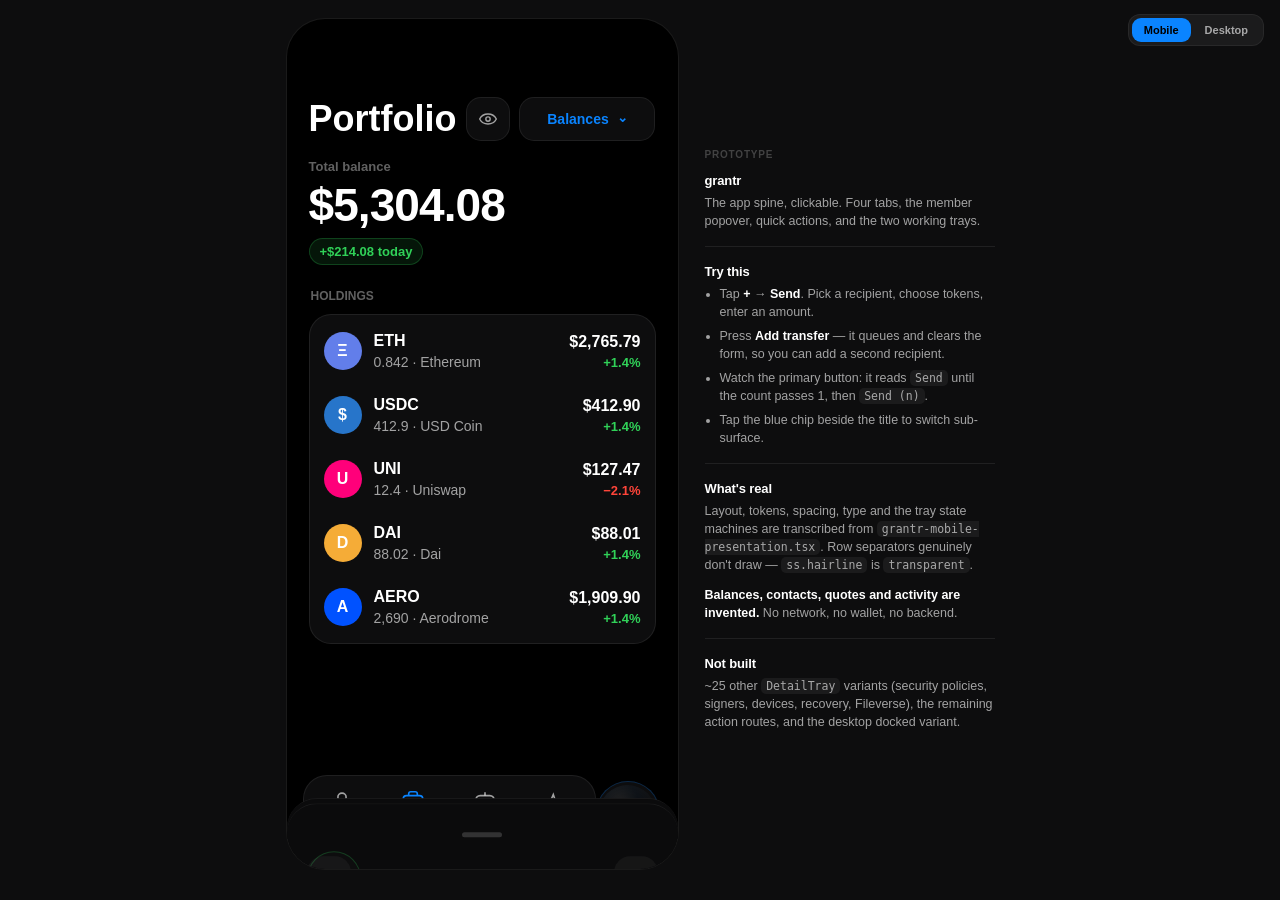
==== commit e325c58d: "Finish the app: policy trays, settings, guide, receive and privacy mode Twenty-five tray variants no" ====
--- a/grantr-app.html
+++ b/grantr-app.html
@@ -375,6 +375,50 @@
 .previewTitle{color:var(--text1);font-size:17px;line-height:22px;font-weight:700}
 .previewBody{color:var(--text2);font-size:15px;line-height:20px;font-weight:400;margin-top:6px}
 
+/* ---- policy trays (spend limit / timelock / sponsor gas) ---- */
+.bigBox{min-height:96px;display:flex;align-items:center;justify-content:center;gap:4px;padding:10px 0 16px}
+.bigCur{color:var(--text3);font-size:34px;line-height:40px;font-weight:700}
+.bigInput{width:170px;border:0;background:transparent;color:var(--text1);font-family:var(--font);font-size:46px;
+          line-height:50px;font-weight:800;text-align:center;caret-color:var(--green);outline:none;letter-spacing:-.02em}
+.bigInput::placeholder{color:var(--text4)}
+.bigDur{color:var(--text1);font-size:46px;line-height:50px;font-weight:800;letter-spacing:-.02em}
+
+/* ---- system trays (network / language / developer) ---- */
+.sysTray{padding:2px 0}
+.sysEyebrow{color:var(--text3);font-size:12px;font-weight:600;text-transform:uppercase;margin-bottom:10px}
+.sysRow{display:flex;align-items:center;justify-content:space-between;gap:12px;margin-bottom:10px}
+.sysToggle{display:flex;gap:6px}
+.sysPill{padding:9px 16px;border-radius:999px;border:1px solid var(--frostBorder);background:transparent;cursor:pointer;
+         color:var(--text2);font-family:var(--font);font-size:13px;font-weight:700}
+.sysPill.on{background:rgba(48,209,88,.12);border-color:rgba(48,209,88,.30);color:var(--green)}
+.sysMeta{color:var(--text3);font-size:13px;font-weight:560}
+.langRow{min-height:50px;display:flex;align-items:center;justify-content:space-between;padding:8px 0;
+         background:transparent;border:0;width:100%;cursor:pointer;text-align:left}
+.langRow span:first-child{color:var(--text1);font-size:16px;font-weight:600}
+.langRow .tick{color:var(--green);font-size:16px;font-weight:900}
+.kv{display:flex;flex-direction:column;gap:2px;padding:9px 0}
+.kvK{color:var(--text3);font-size:12px;font-weight:600}
+.kvV{color:var(--text1);font-size:14px;font-weight:600;font-family:ui-monospace,SFMono-Regular,Menlo,monospace;word-break:break-all}
+
+/* ---- guide ---- */
+.guideIntro{color:var(--text2);font-size:14px;line-height:20px;padding:4px 14px 12px}
+.guideSec{margin-bottom:14px}
+.guideEyebrow{color:var(--text3);font-size:12px;font-weight:600;text-transform:uppercase;margin-bottom:8px;padding-left:2px}
+.guideCard{border-radius:16px;border:1px solid var(--border);background:var(--bgElevated);overflow:hidden}
+.guideRow{min-height:58px;display:flex;align-items:center;gap:10px;padding:11px 14px;background:transparent;border:0;
+          width:100%;text-align:left;cursor:pointer}
+.guideRow+.guideRow{border-top:1px solid rgba(255,255,255,.05)}
+.guideT{color:var(--text1);font-size:15px;line-height:19px;font-weight:700;display:block}
+.guideS{color:var(--text2);font-size:13px;line-height:17px;font-weight:500;display:block;margin-top:2px}
+
+/* ---- receive ---- */
+.qr{width:180px;height:180px;margin:6px auto 14px;border-radius:18px;background:#fff;padding:12px;display:block}
+.qr svg{display:block;width:100%;height:100%}
+
+/* ---- privacy toggle in the header ---- */
+.eyeBtn{width:44px;height:44px;border-radius:15px;border:1px solid var(--chromeBorder);background:var(--bgElevated);
+        display:flex;align-items:center;justify-content:center;cursor:pointer;flex-shrink:0}
+
 /* ---- desktop docked presentation ---- */
 body.desktop{padding:0;align-items:stretch;justify-content:flex-start}
 body.desktop .stage{gap:0;width:100%;align-items:stretch}
@@ -438,6 +482,7 @@
       <div class="content">
         <div class="header">
           <div class="h1" id="h1">Portfolio</div>
+          <button class="eyeBtn" onclick="togglePrivacy()" id="eyeBtn" aria-label="Toggle privacy"></button>
           <button class="chip" id="chip" onclick="togglePop()">
             <span class="chipText" id="chipText">Balances</span>
             <span class="chipChev">⌄</span>
@@ -629,6 +674,9 @@
   h1.className = "h1" + (tab === "account" ? " account" : "");
   document.getElementById("chipText").textContent = memberLabel(member[tab]);
   document.getElementById("chip").style.visibility = FAMILIES[tab].length > 1 ? "visible" : "hidden";
+  document.getElementById("eyeBtn").innerHTML = sys.privacy
+    ? `<svg width="20" height="20" viewBox="0 0 24 24" fill="none" stroke="#30d158" stroke-width="1.7" stroke-linecap="round"><path d="M3 3l18 18M10.6 10.7a2 2 0 0 0 2.8 2.8"/><path d="M6.7 6.8C4.6 8.1 3 10 2 12c1.8 3.6 5.4 6 10 6 1.6 0 3.1-.3 4.4-.9M9.9 6.2A9.9 9.9 0 0 1 12 6c4.6 0 8.2 2.4 10 6a14 14 0 0 1-3 3.8"/></svg>`
+    : `<svg width="20" height="20" viewBox="0 0 24 24" fill="none" stroke="rgba(255,255,255,.62)" stroke-width="1.7"><path d="M2 12c1.8-3.6 5.4-6 10-6s8.2 2.4 10 6c-1.8 3.6-5.4 6-10 6s-8.2-2.4-10-6Z"/><circle cx="12" cy="12" r="2.6"/></svg>`;
 }
 function togglePop(){ popOpen = !popOpen; renderPop(); }
 function closePop(){ popOpen = false; renderPop(); }
@@ -659,41 +707,42 @@
     const rows = TOKENS.map(t => `
       <div class="lrow" onclick="openSend()">
         ${markEl(t,38)}
-        <span class="lmain"><span class="lname">${t.sym}</span><span class="lsub">${t.bal.toLocaleString()} · ${t.name}</span></span>
-        <span class="lval"><span class="lvalNum">${usd(t.bal*t.price)}</span>
-          <span class="lvalSub ${t.sym==="UNI"?"down":"up"}">${t.sym==="UNI"?"−2.1%":"+1.4%"}</span></span>
+        <span class="lmain"><span class="lname">${t.sym}</span><span class="lsub">${pnum(t.bal.toLocaleString())} · ${t.name}</span></span>
+        <span class="lval"><span class="lvalNum">${pmoney(usd(t.bal*t.price))}</span>
+          <span class="lvalSub ${t.sym==="UNI"?"down":"up"}">${sys.privacy ? "••" : (t.sym==="UNI"?"−2.1%":"+1.4%")}</span></span>
       </div>`).join("");
     return `<div class="hero">
         <div class="heroLabel">Total balance</div>
-        <div class="heroNum">${usd(total)}</div>
-        <div class="heroDelta"><span>+$214.08 today</span></div>
+        <div class="heroNum">${pmoney(usd(total))}</div>
+        <div class="heroDelta"><span>${sys.privacy ? "••• today" : "+$214.08 today"}</span></div>
       </div>
       <div class="sec"><div class="secTitle">Holdings</div>${listCard(rows)}</div>`;
   }
   if(m === "Positions") return `<div class="sec"><div class="secTitle">Liquidity</div>${listCard(`
       <div class="lrow"><span class="mark sq" style="width:38px;height:38px;background:#ff007a;font-size:14px">U</span>
         <span class="lmain"><span class="lname">ETH / USDC</span><span class="lsub">Uniswap v4 · in range</span></span>
-        <span class="lval"><span class="lvalNum">$4,281.02</span><span class="lvalSub up">+$62 fees</span></span></div>
+        <span class="lval"><span class="lvalNum">${pmoney("$4,281.02")}</span><span class="lvalSub up">${sys.privacy?"••":"+$62 fees"}</span></span></div>
       <div class="lrow"><span class="mark sq" style="width:38px;height:38px;background:#0052ff;font-size:14px">A</span>
         <span class="lmain"><span class="lname">AERO lock</span><span class="lsub">veAERO · ends 2028</span></span>
-        <span class="lval"><span class="lvalNum">2,690 AERO</span><span class="lvalSub">5,342 votes</span></span></div>`)}</div>`;
+        <span class="lval"><span class="lvalNum">${pnum("2,690")} AERO</span><span class="lvalSub">${pnum("5,342")} votes</span></span></div>`)}</div>`;
   if(m === "Loans") return `<div class="sec"><div class="secTitle">Loans</div>${listCard(`
       <div class="lrow" style="cursor:default"><span class="lmain"><span class="lname">Not available yet</span>
         <span class="lsub">LOANS_DISABLED — visible but disabled until the lending route is live</span></span></div>`)}</div>`;
   if(m === "Explore") return `<div class="sec"><div class="secTitle">Trending</div>${listCard(
       TOKENS.slice(0,4).map(t => `<div class="lrow">${markEl(t,38)}
-        <span class="lmain"><span class="lname">${t.name}</span><span class="lsub">${t.sym} · ${usd(t.price)}</span></span>
+        <span class="lmain"><span class="lname">${t.name}</span><span class="lsub">${t.sym} · ${pmoney(usd(t.price))}</span></span>
         <span class="chev">›</span></div>`).join(""))}</div>`;
   return `<div class="sec"><div class="secTitle">Watchlist</div>${listCard(
       TOKENS.slice(2).map(t => `<div class="lrow">${markEl(t,38)}
         <span class="lmain"><span class="lname">${t.sym}</span><span class="lsub">${t.name}</span></span>
-        <span class="lval"><span class="lvalNum">${usd(t.price)}</span></span></div>`).join(""))}</div>`;
+        <span class="lval"><span class="lvalNum">${pmoney(usd(t.price))}</span></span></div>`).join(""))}</div>`;
 }
 
 function bodyAccount(){
   const m = member.account;
   if(m === "Security"){
     const kn = sec.keys.length, dn = sec.devices.length, gn = sec.guardians.length, sn = sec.sessions.length;
+    const has1claw = sec.signers.some(s => /1claw/i.test(s.name));
     const tiles = [
       {v:"keys",       icon:I.key(kn?"#30d158":"rgba(255,255,255,.38)"), name:"Keys", sub:kn?`${kn} passkey${kn===1?"":"s"}`:"None yet", tone:kn?"ok":""},
       {v:"guardians",  icon:I.people(gn?"#30d158":"rgba(255,255,255,.38)"), name:"Guardians", sub:gn?`${sec.required} of ${gn}`:"None yet", tone:gn?"ok":""},
@@ -703,25 +752,44 @@
       {v:"multisig",   icon:I.shield(sec.multisigOn?"#30d158":"rgba(255,255,255,.38)"), name:"Multisig", sub:sec.multisigOn?"2 of 2":"Single signer", tone:sec.multisigOn?"ok":""},
       {v:"connections",icon:I.link(sn?"#ff9f0a":"rgba(255,255,255,.38)"), name:"Connections", sub:sn?`${sn} session${sn===1?"":"s"}`:"None", tone:sn?"warn":""},
       {v:"fileverse",  icon:I.doc("#30d158"), name:"Fileverse", sub:`${sec.docs.length} document${sec.docs.length===1?"":"s"}`, tone:""},
-      /* MOBILE_POLICY_DISABLED_LABELS — real tiles, disabled with a stated reason */
-      {v:null, icon:I.shield("rgba(255,255,255,.38)"), name:"Spend limit", sub:POLICY_DISABLED_SUB, tone:""},
-      {v:null, icon:I.clock("rgba(255,255,255,.38)"), name:"Timelock", sub:POLICY_DISABLED_SUB, tone:""}
-    ].map(t => `<button class="tile" ${t.v?`onclick="openSec('${t.v}')"`:`onclick="toast('${POLICY_DISABLED_SUB}')"`}>
+      /* MOBILE_POLICY_DISABLED_LABELS — gated on a 1claw signer, which is the
+         reason the app itself states. Remove 1claw under Signers and these
+         three go back to disabled. */
+      {v:"spendLimit", need1claw:true, icon:I.shield(has1claw?"#30d158":"rgba(255,255,255,.38)"), name:"Spend limit",
+       sub:has1claw ? (sys.spendSet ? `$${sys.spendSet.amount} · ${sys.spendSet.mode}` : "Not set") : POLICY_DISABLED_SUB,
+       tone:sys.spendSet?"ok":""},
+      {v:"timelock", need1claw:true, icon:I.clock(has1claw?"#30d158":"rgba(255,255,255,.38)"), name:"Timelock",
+       sub:has1claw ? (sys.tlSet ? sys.tlSet.delay : "Not set") : POLICY_DISABLED_SUB, tone:sys.tlSet?"ok":""},
+      {v:"approvals", need1claw:true, icon:I.link(has1claw?"#30d158":"rgba(255,255,255,.38)"), name:"Token approvals",
+       sub:has1claw ? `${pnum(sys.approvals.length)} active` : POLICY_DISABLED_SUB, tone:sys.approvals.length?"warn":""}
+    ].map(t => {
+      const off = t.need1claw && !has1claw;
+      return `<button class="tile" ${off ? `onclick="toast('${POLICY_DISABLED_SUB}')"` : `onclick="openSec('${t.v}')"`}>
         <span class="tileIcon">${t.icon}</span>
         <span><span class="tileName" style="display:block">${t.name}</span>
-        <span class="tileSub ${t.tone}" style="display:block">${t.sub}</span></span></button>`).join("");
+        <span class="tileSub ${off?"":t.tone}" style="display:block">${t.sub}</span></span></button>`;}).join("");
     return `<div class="sec"><div class="secTitle">Policies</div><div class="tiles">${tiles}</div></div>`;
   }
   if(m === "Contacts") return `<div class="sec"><div class="secTitle">Addresses</div>${listCard(
       sec.contacts.map(c => `<div class="lrow" onclick="openSec('contacts')">
         ${avatar(c.addr || c.name, 38)}
-        <span class="lmain"><span class="lname">${c.name}</span><span class="lsub">${c.addr}</span></span>
+        <span class="lmain"><span class="lname">${c.name}</span><span class="lsub">${paddr(c.addr)}</span></span>
         <span class="chev">›</span></div>`).join(""))}
       <button class="ghostBtn" style="margin-top:12px" onclick="openSec('contacts')"><span>Manage addresses</span></button></div>`;
-  return `<div class="sec"><div class="secTitle">Settings</div>${listCard(`
-      <div class="lrow"><span class="lmain"><span class="lname">Network</span><span class="lsub">Base mainnet</span></span><span class="chev">›</span></div>
-      <div class="lrow"><span class="lmain"><span class="lname">Language</span><span class="lsub">English</span></span><span class="chev">›</span></div>
-      <div class="lrow"><span class="lmain"><span class="lname">Developer tools</span><span class="lsub">Off</span></span><span class="chev">›</span></div>`)}</div>`;
+  const settings = [
+    {v:"network",    n:"Network",         s:sys.network === "base-mainnet" ? "Base Mainnet" : "Base Testnet"},
+    {v:"language",   n:"Language",        s:sys.language},
+    {v:"privacy",    n:"Privacy",         s:sys.privacy ? "On" : "Off"},
+    {v:"guide",      n:"Guide",           s:"A map of everything inside Grantr"},
+    {v:"sponsorGas", n:"Sponsor gas",     s:sys.gasSet ? `${sys.gasScope}${sys.gasCap?" · "+sys.gasCap:""}` : "Off"},
+    {v:"receive",    n:"Receive",         s:"Share your address"},
+    {v:"developer",  n:"Developer tools", s:"Account identity"},
+    {v:"exportAcct", n:"Export account",  s:"Private keys are not exported"}
+  ];
+  return `<div class="sec"><div class="secTitle">Settings</div>${listCard(
+    settings.map(r => `<div class="lrow" onclick="openSec('${r.v}')">
+      <span class="lmain"><span class="lname">${r.n}</span><span class="lsub">${r.s}</span></span>
+      <span class="chev">›</span></div>`).join(""))}</div>`;
 }
 
 function bodyAgents(){
@@ -754,7 +822,7 @@
   return `<div class="sec"><div class="secTitle">${m === "All" ? "Recent" : m}</div>${listCard(
     items.map(i => `<div class="lrow"><span class="mark" style="width:38px;height:38px;background:${i.c};font-size:15px">${i.g}</span>
       <span class="lmain"><span class="lname">${i.t}</span><span class="lsub">${i.s}</span></span>
-      ${i.v?`<span class="lval"><span class="lvalNum">${i.v}</span></span>`:'<span class="chev">›</span>'}</div>`).join(""))}</div>`;
+      ${i.v?`<span class="lval"><span class="lvalNum">${pmoney(i.v)}</span></span>`:'<span class="chev">›</span>'}</div>`).join(""))}</div>`;
 }
 
 function render(){
@@ -1215,15 +1283,21 @@
   let html = "";
   const v = sec.variant;
 
+  const SYS_TRAYS = ["spendLimit","timelock","sponsorGas","approvals","network","language",
+                     "developer","guide","exportAcct","privacy","receive"];
   if(v === "rebalance" || v === "rerange" || v === "refinance" || v === "autoApprove"){
     html = agentTrayHTML(v);
+  }
+
+  else if(SYS_TRAYS.includes(v)){
+    html = sysTrayHTML(v);
   }
 
   else if(v === "keys" || v === "devices" || v === "guardians" || v === "signer"){
     const list = sec[rosterKey()];
     const roster = list.length ? list.map((r,i) => `
       <div class="rosterRow">${avatar(r.addr || r.name, 32)}
-        <span class="signerMain"><span class="sugName">${r.name}</span><span class="signerAddr">${r.addr}</span></span>
+        <span class="signerMain"><span class="sugName">${r.name}</span><span class="signerAddr">${paddr(r.addr)}</span></span>
         <span class="rowActions">
           <button class="rmBtn" onclick="toast('Editing is not built in this prototype')"><span>Edit</span></button>
           <button class="rowBtn" onclick="secRevoke(${i})"><span>Revoke</span></button>
@@ -1384,7 +1458,7 @@
         </div>` : "";
       const rows = vis.length ? vis.map(c => `
         <button class="cRow" onclick="secOpenContact('${c.addr}')">${avatar(c.addr || c.name, 32)}
-          <span class="signerMain"><span class="cName">${c.name}</span><span class="cAddr">${c.addr}</span></span>
+          <span class="signerMain"><span class="cName">${c.name}</span><span class="cAddr">${paddr(c.addr)}</span></span>
           <span class="chevR">›</span></button>`).join("")
         : `<div class="trayEmpty">${q ? "No contacts match." : "No contacts here yet."}</div>`;
       html = `<div class="sendRoot">
@@ -1555,6 +1629,232 @@
 }
 
 /* =========================================================================
+   POLICY + SYSTEM TRAYS
+   ========================================================================= */
+Object.assign(SEC, {
+  spendLimit:{title:"Set spend limit", eyebrow:"Spend limit", sub:"Cap how much agents and sessions can move on your behalf."},
+  timelock:  {title:"Set timelock",    eyebrow:"Timelock",    sub:"Hold guarded actions for a delay before they can run."},
+  sponsorGas:{title:"Sponsor gas",     eyebrow:"Gas",         sub:"Cover gas for sessions and agents from this account."},
+  approvals: {title:"Token approvals", eyebrow:"Approvals",   sub:"Contracts allowed to move tokens from this account."},
+  network:   {title:"Network",         eyebrow:"Settings",    sub:"Choose Base Mainnet or Testnet for this account."},
+  language:  {title:"Language",        eyebrow:"Settings",    sub:"Choose your app language."},
+  developer: {title:"Developer tools", eyebrow:"Settings",    sub:"Inspect this account's onchain identity."},
+  guide:     {title:"Guide",           eyebrow:"Settings",    sub:"A map of everything inside Grantr."},
+  exportAcct:{title:"Export account",  eyebrow:"Settings",    sub:"Private keys are not exported from this app."},
+  privacy:   {title:"Privacy",         eyebrow:"Privacy mode",sub:"Masks numeric values app-wide while leaving active Send and Swap inputs visible."},
+  receive:   {title:"Receive",         eyebrow:"Transfer",    sub:"Share this address to receive tokens on Base."}
+});
+Object.assign(SEC_ICON, {
+  spendLimit:I.shield("#30d158"), timelock:I.clock("#30d158"), sponsorGas:I.bolt("#30d158"),
+  approvals:I.link("#30d158"), network:I.compass("#30d158"), language:I.doc("#30d158"),
+  developer:I.key("#30d158"), guide:I.compass("#30d158"), exportAcct:I.key("#30d158"),
+  privacy:I.shield("#30d158"), receive:I.send("#30d158")
+});
+
+const ACCOUNT_ADDR = "0x8f2ad41c907be3915fa2c1e7b1c9d0a4e6b5c318";
+const sys = {
+  spendAmount:"", spendMode:"Per day", spendLabel:"", spendSet:null,
+  delay:"1h", tlLabel:"", tlSet:null,
+  gasScope:"Sessions", gasCap:"", gasSet:false,
+  network:"base-mainnet", language:"English", privacy:false,
+  approvals:[{name:"Uniswap router", addr:"0x7a25…488D", allow:"Unlimited USDC"},
+             {name:"Aerodrome", addr:"0xcF77…9f43", allow:"Unlimited AERO"}]
+};
+const LANGUAGES = ["English","Español","Français","Deutsch","日本語","한국어","中文"];
+
+/* Privacy mode — masks balances, counts and chart captions app-wide.
+   Send and Swap inputs deliberately stay visible. */
+const pmoney = v => sys.privacy ? "$••,•••" : v;
+const pnum   = v => sys.privacy ? "••" : v;
+const paddr  = v => sys.privacy ? "0x••••…••••" : v;
+function togglePrivacy(){
+  sys.privacy = !sys.privacy;
+  render(); if(openTray === "secTray") renderSec();
+  toast(sys.privacy ? "Turned privacy on" : "Turned privacy off");
+}
+
+function sysSet(k,v){ sys[k] = v; renderSec(); }
+function sysField(k,v){ sys[k] = v; renderSec(true); }
+function setSpend(){
+  sys.spendSet = {amount:sys.spendAmount.trim() || "0", mode:sys.spendMode, label:sys.spendLabel.trim()};
+  toast("Spend limit set"); setTimeout(closeTrays, 700);
+}
+function clearSpend(){ sys.spendSet = null; toast("Spend limit off"); setTimeout(closeTrays, 700); }
+function setTimelock(){ sys.tlSet = {delay:sys.delay, label:sys.tlLabel.trim()}; toast("Timelock set"); setTimeout(closeTrays, 700); }
+function clearTimelock(){ sys.tlSet = null; toast("Timelock off"); setTimeout(closeTrays, 700); }
+function setGas(){ sys.gasSet = true; toast("Gas sponsorship on"); setTimeout(closeTrays, 700); }
+function revokeApproval(i){ const g = sys.approvals[i]; sys.approvals.splice(i,1); renderSec(); render(); toast(`Revoked ${g.name}`); }
+function switchNetwork(n){ sys.network = n; renderSec(); toast(n === "base-mainnet" ? "Base Mainnet" : "Base Testnet"); }
+function pickLanguage(l){ sys.language = l; renderSec(); toast(l); }
+function copyAddr(){ toast("Address copied"); }
+
+/* onboardingFeatureSections — verbatim, and every row still navigates */
+const GUIDE = [
+  {title:"Your account", rows:[
+    {t:"Security", s:"Keys, recovery, guardians and approvals", nav:["account","Security"]},
+    {t:"Addresses", s:"Saved keys, passkeys, and addresses", nav:["account","Contacts"]},
+    {t:"Settings", s:"Themes, privacy, language, export and sign out", nav:["account","Settings"]}]},
+  {title:"Portfolio", rows:[
+    {t:"Balances", s:"Your assets and tokens", nav:["portfolio","Balances"]},
+    {t:"Positions", s:"Liquidity ranges you manage", nav:["portfolio","Positions"]},
+    {t:"Loans", s:"Debt and health factor", nav:["portfolio","Loans"]},
+    {t:"Explore", s:"Browse tokens, stocks and more", nav:["portfolio","Explore"]},
+    {t:"Watchlist", s:"Markets you're tracking", nav:["portfolio","Watchlist"]}]},
+  {title:"Take action", rows:[
+    {t:"Swap", s:"Trade one or many tokens in a batch", swap:true},
+    {t:"Quick actions", s:"Hold the floating button for send, swap, re-range and more", hint:"Hold the floating button for quick actions"},
+    {t:"Activity", s:"Transactions and security events", nav:["activity","All"]}]},
+  {title:"Agents", rows:[
+    {t:"Bankr", s:"Portfolio actions and chat", nav:["agents","Chat"]},
+    {t:"Fileverse", s:"Docs, files and imports", nav:["agents","Docs"]}]}
+];
+function guideGo(si,ri){
+  const row = GUIDE[si].rows[ri];
+  if(row.swap){ openSwap(false); return; }
+  if(row.hint){ toast(row.hint); return; }
+  navTo(row.nav[0], row.nav[1]);
+}
+
+/* a deterministic block pattern standing in for a real QR code */
+function fakeQR(seed){
+  let h=0; for(let i=0;i<seed.length;i++) h=(h*31+seed.charCodeAt(i))>>>0;
+  let cells="";
+  for(let y=0;y<21;y++) for(let x=0;x<21;x++){
+    const corner=(x<7&&y<7)||(x>13&&y<7)||(x<7&&y>13);
+    const on = corner ? ((x===0||x===6||y===0||y===6||(x>1&&x<5&&y>1&&y<5)) ||
+                         (x>13&&(x===14||x===20||y===0||y===6||(x>15&&x<19&&y>1&&y<5))) ||
+                         (y>13&&(y===14||y===20||x===0||x===6||(y>15&&y<19&&x>1&&x<5))))
+                     : (((h>>((x*3+y*7)%29))^(x*y))&1)===1;
+    if(on) cells+=`<rect x="${x}" y="${y}" width="1" height="1"/>`;
+  }
+  return `<svg viewBox="0 0 21 21" fill="#000">${cells}</svg>`;
+}
+
+function sysTrayHTML(v){
+  if(v === "spendLimit") return `<div class="sendRoot">
+    <div class="slab"><div class="slabTitle">Spend rule</div><div class="slabBody">
+      <div class="bigBox"><span class="bigCur">$</span>
+        <input class="bigInput" id="spendAmt" inputmode="decimal" placeholder="0" value="${sys.spendAmount}"
+          oninput="sysField('spendAmount',this.value.replace(/[^0-9.]/g,''))"></div>
+      <div class="rows">
+        <div class="drow"><span class="rowLabel">Mode</span><span class="rowValue green">${sys.spendMode}</span></div>
+        <div class="drow"><span class="rowLabel">Approval</span><span class="rowValue green">Passkey</span></div>
+      </div>
+      ${seg(["Per transaction","Per day"], sys.spendMode, "sysSpendMode")}
+      <div><div class="fieldLabel">Label (optional)</div>
+        <input class="trayInput" id="spendLbl" placeholder="Daily card limit" value="${sys.spendLabel}"
+          oninput="sysField('spendLabel',this.value)"></div>
+    </div></div>
+    <div class="actions">
+      <button class="btn primary" onclick="setSpend()"><span>Set limit</span></button>
+      <button class="btn secondary" onclick="clearSpend()"><span>Turn off</span></button>
+    </div></div>`;
+
+  if(v === "timelock") return `<div class="sendRoot">
+    <div class="slab"><div class="slabTitle">Delay rule</div><div class="slabBody">
+      <div class="bigBox"><span class="bigDur">${sys.delay}</span></div>
+      <div class="rows">
+        <div class="drow"><span class="rowLabel">Delay</span><span class="rowValue green">${sys.delay}</span></div>
+        <div class="drow"><span class="rowLabel">Approval</span><span class="rowValue green">Passkey</span></div>
+      </div>
+      ${seg(["15m","1h","24h"], sys.delay, "sysDelay")}
+      <div><div class="fieldLabel">Label (optional)</div>
+        <input class="trayInput" id="tlLbl" placeholder="High value delay" value="${sys.tlLabel}"
+          oninput="sysField('tlLabel',this.value)"></div>
+    </div></div>
+    <div class="actions">
+      <button class="btn primary" onclick="setTimelock()"><span>Set timelock</span></button>
+      <button class="btn secondary" onclick="clearTimelock()"><span>Turn off</span></button>
+    </div></div>`;
+
+  if(v === "sponsorGas") return `<div class="sendRoot">
+    <div class="slab"><div class="slabTitle">Gas sponsorship</div><div class="slabBody">
+      ${seg(["Sessions","Agents","Both"], sys.gasScope, "sysGasScope")}
+      <div><div class="fieldLabel">Cap (optional)</div>
+        <input class="trayInput" id="gasCap" inputmode="decimal" placeholder="0.05 ETH" value="${sys.gasCap}"
+          oninput="sysField('gasCap',this.value)"></div>
+      <div class="trayHint">Gas is paid from this account's ETH. Sessions and agents never hold funds themselves.</div>
+    </div></div>
+    <button class="btn primary wide" onclick="setGas()"><span>Sponsor gas</span></button></div>`;
+
+  if(v === "approvals"){
+    const rows = sys.approvals.length ? sys.approvals.map((a,i) => `
+      <div class="rosterRow">${avatar(a.addr,32)}
+        <span class="signerMain"><span class="sugName">${a.name}</span>
+          <span class="signerAddr">${paddr(a.addr)} · ${a.allow}</span></span>
+        <button class="rowBtn" onclick="revokeApproval(${i})"><span>Revoke</span></button></div>`).join("")
+      : `<div class="trayEmpty">No token approvals.</div>`;
+    return `<div class="sendRoot">
+      <div class="slab"><div class="slabBody">${rows}</div></div>
+      <div class="slab"><div class="slabBody">
+        <div class="trayHint">Each approval lets a contract move that token from this account until you revoke it.</div>
+      </div></div></div>`;
+  }
+
+  if(v === "network") return `<div class="sendRoot"><div class="slab"><div class="slabBody"><div class="sysTray">
+      <div class="sysEyebrow">Network</div>
+      <div class="sysRow">
+        <div class="sysToggle">
+          <button class="sysPill ${sys.network==="base-testnet"?"on":""}" onclick="switchNetwork('base-testnet')">Testnet</button>
+          <button class="sysPill ${sys.network==="base-mainnet"?"on":""}" onclick="switchNetwork('base-mainnet')">Mainnet</button>
+        </div>
+        <span class="sysMeta">Gas · Account ETH</span>
+      </div>
+      <div class="trayHint">Switch this account between Base Mainnet and Base Testnet.</div>
+    </div></div></div></div>`;
+
+  if(v === "language") return `<div class="sendRoot"><div class="slab"><div class="slabBody">
+      ${LANGUAGES.map(l => `<button class="langRow" onclick="pickLanguage('${l}')">
+        <span>${l}</span>${sys.language===l?'<span class="tick">✓</span>':""}</button>`).join("")}
+    </div></div></div>`;
+
+  if(v === "developer") return `<div class="sendRoot"><div class="slab"><div class="slabBody">
+      <div class="kv"><span class="kvK">Account address</span><span class="kvV">${paddr(ACCOUNT_ADDR)}</span></div>
+      <div class="kv"><span class="kvK">Network</span><span class="kvV">${sys.network}</span></div>
+      <div class="kv"><span class="kvK">Signer route</span><span class="kvV">${sec.route}</span></div>
+      <div class="kv"><span class="kvK">Passkeys</span><span class="kvV">${pnum(sec.keys.length)}</span></div>
+      <div class="trayHint">These values are read from the account, never written.</div>
+    </div></div></div>`;
+
+  if(v === "exportAcct") return `<div class="sendRoot"><div class="slab"><div class="slabBody">
+      <div class="rows"><div class="drow"><span class="rowLabel">Private key</span>
+        <span class="rowValue">Not included</span></div></div>
+      <div class="trayHint">Private keys are not exported from this app. Your passkey stays in the device's secure enclave and cannot be copied out.</div>
+    </div></div>
+    <button class="btn primary wide" onclick="copyAddr()"><span>Copy address</span></button></div>`;
+
+  if(v === "privacy") return `<div class="sendRoot"><div class="slab"><div class="slabBody">
+      <div class="rows">
+        <div class="drow"><span class="rowLabel">Storage</span><span class="rowValue">Saved on this device</span></div>
+        <div class="drow"><span class="rowLabel">Masked values</span><span class="rowValue">Balances · counts · chart captions</span></div>
+        <div class="drow"><span class="rowLabel">Inputs</span><span class="rowValue">Send and Swap stay visible</span></div>
+      </div>
+    </div></div>
+    <button class="btn primary wide" onclick="togglePrivacy()">
+      <span>${sys.privacy ? "Turn privacy off" : "Turn privacy on"}</span></button></div>`;
+
+  if(v === "receive") return `<div class="sendRoot"><div class="slab"><div class="slabBody">
+      <span class="qr">${fakeQR(ACCOUNT_ADDR)}</span>
+      <div class="kv"><span class="kvK">Your address · Base</span><span class="kvV">${ACCOUNT_ADDR}</span></div>
+      <div class="trayHint">Only send Base assets to this address. The QR here is a placeholder pattern, not a scannable code.</div>
+    </div></div>
+    <button class="btn primary wide" onclick="copyAddr()"><span>Copy address</span></button></div>`;
+
+  /* guide */
+  return `<div class="sendRoot">
+    <div class="guideIntro">A quick map of everything inside Grantr. Tap anything to jump straight in.</div>
+    ${GUIDE.map((g,si) => `<div class="guideSec"><div class="guideEyebrow">${g.title}</div>
+      <div class="guideCard">${g.rows.map((r,ri) => `
+        <button class="guideRow" onclick="guideGo(${si},${ri})">
+          <span class="signerMain"><span class="guideT">${r.t}</span><span class="guideS">${r.s}</span></span>
+          <span class="chevR">›</span></button>`).join("")}</div></div>`).join("")}
+  </div>`;
+}
+function sysSpendMode(m){ sys.spendMode = m; renderSec(); }
+function sysDelay(d){ sys.delay = d; renderSec(); }
+function sysGasScope(g){ sys.gasScope = g; renderSec(); }
+
+/* =========================================================================
    VIEW — mobile vs the desktop docked presentation
    ========================================================================= */
 let view = "mobile";
